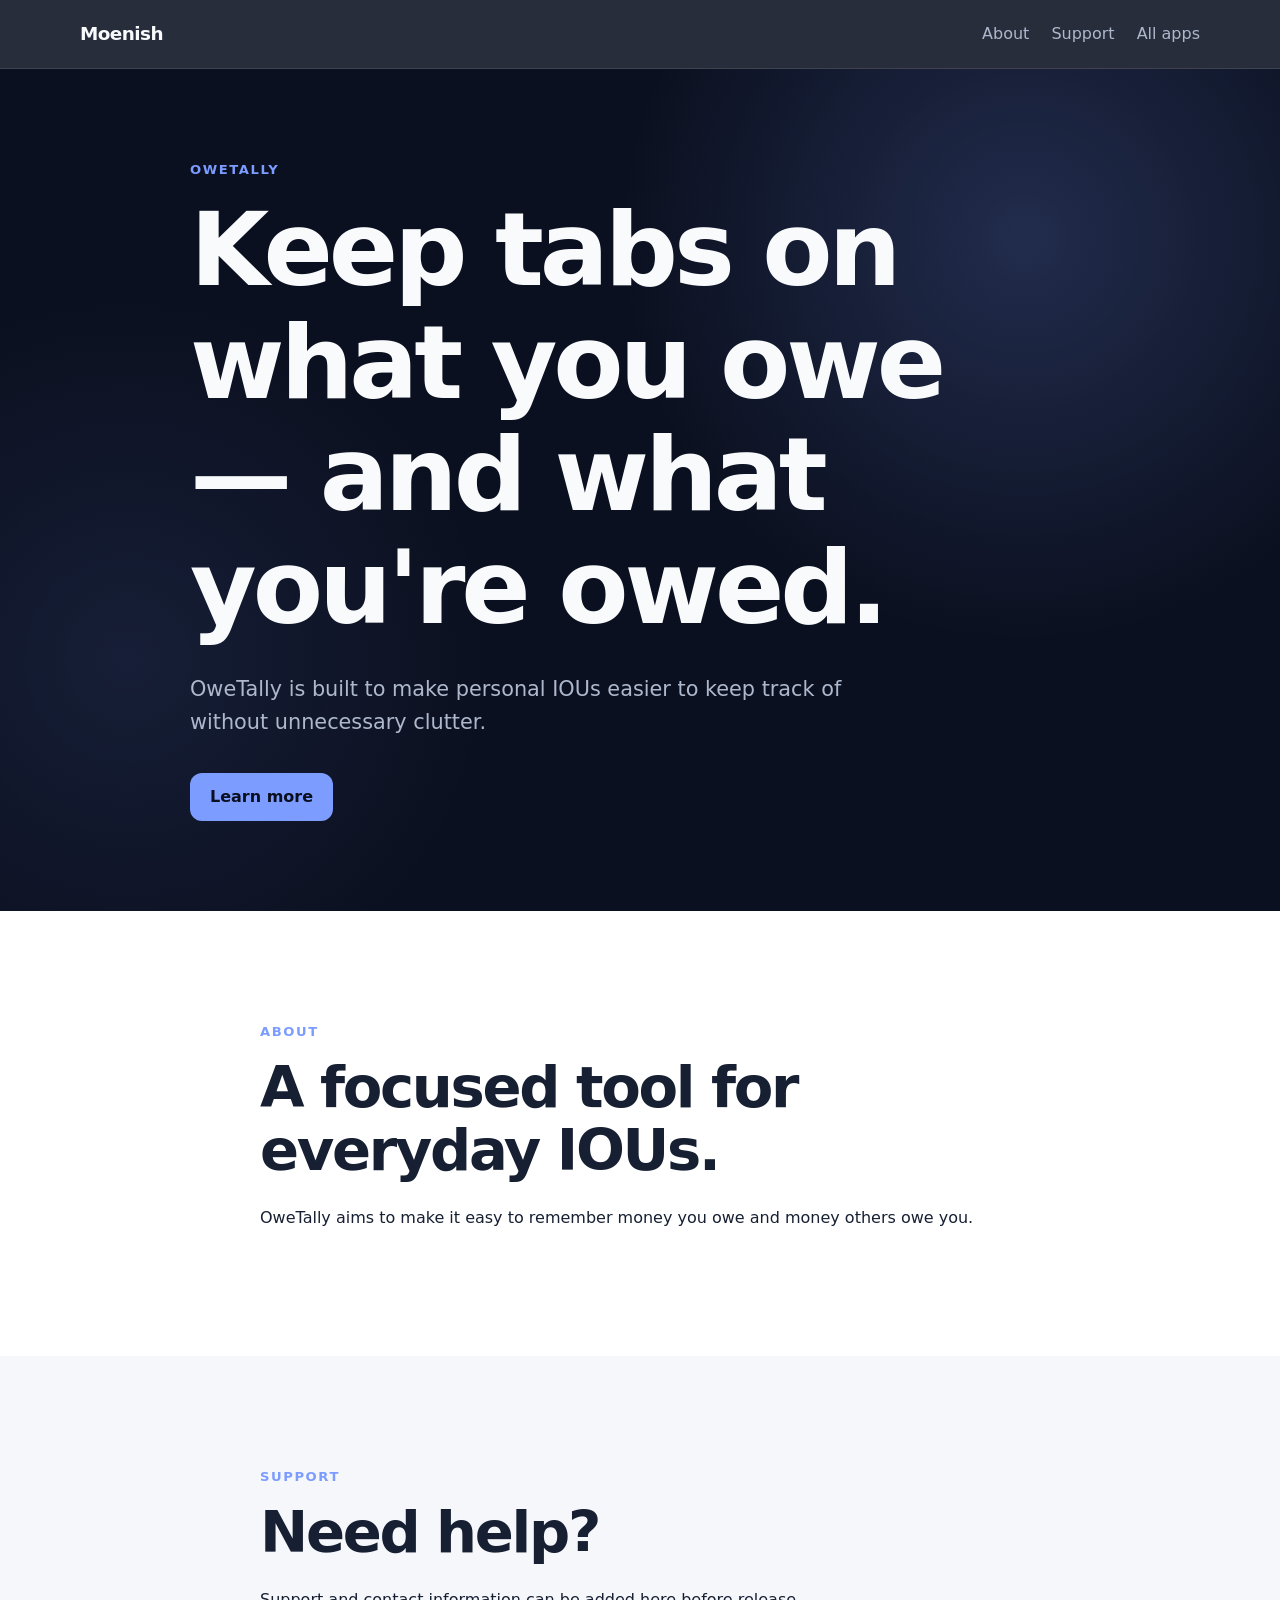
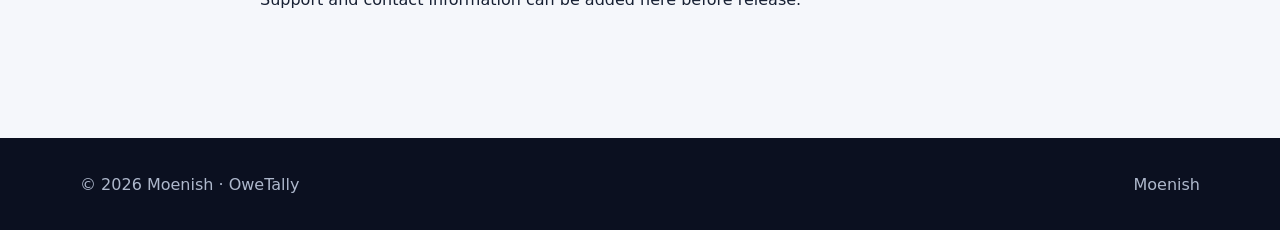
==== OweTally/index.html @ dfd021b8 "First commit" ====
<!doctype html>
<html lang="en">
<head>
  <meta charset="utf-8" />
  <meta name="viewport" content="width=device-width, initial-scale=1" />
  <meta name="theme-color" content="#111827" />
  <meta name="description" content="OweTally — a simple way to keep track of what you owe and what you're owed." />
  <title>OweTally · Moenish</title>
  <link rel="stylesheet" href="styles.css" />
</head>
<body>
  <header class="site-header">
    <div class="container nav">
      <a class="brand" href="/">Moenish</a>
      <nav aria-label="Primary navigation">
        <a href="#about">About</a>
        <a href="#support">Support</a>
        <a href="/">All apps</a>
      </nav>
    </div>
  </header>

  <main>
    <section class="hero">
      <div class="container hero-inner">
        <p class="eyebrow">OweTally</p>
        <h1>Keep tabs on what you owe — and what you're owed.</h1>
        <p class="lead">
          OweTally is built to make personal IOUs easier to keep track of without unnecessary clutter.
        </p>
        <div class="actions">
          <a class="button primary" href="#about">Learn more</a>
        </div>
      </div>
    </section>

    <section id="about" class="section">
      <div class="container narrow">
        <p class="eyebrow">About</p>
        <h2>A focused tool for everyday IOUs.</h2>
        <p>
          OweTally aims to make it easy to remember money you owe and money others owe you.
        </p>
      </div>
    </section>

    <section id="support" class="section alt">
      <div class="container narrow">
        <p class="eyebrow">Support</p>
        <h2>Need help?</h2>
        <p>Support and contact information can be added here before release.</p>
      </div>
    </section>
  </main>

  <footer>
    <div class="container footer-inner">
      <span>© <span id="year"></span> Moenish · OweTally</span>
      <a href="/">Moenish</a>
    </div>
  </footer>

  <script>
    document.getElementById("year").textContent = new Date().getFullYear();
  </script>
</body>
</html>
---- OweTally/styles.css ----
* {
  box-sizing: border-box;
}

:root {
  --bg: #0b1020;
  --surface: #f5f7fb;
  --text: #f8fafc;
  --muted: #aeb8cc;
  --ink: #172033;
  --ink-muted: #5c667b;
  --accent: #7c9cff;
  --border: rgba(255,255,255,.1);
  --max: 1120px;
}

html {
  scroll-behavior: smooth;
}

body {
  margin: 0;
  font-family: Inter, ui-sans-serif, system-ui, -apple-system, BlinkMacSystemFont, "Segoe UI", sans-serif;
  background: #fff;
  color: var(--ink);
  line-height: 1.6;
}

a {
  color: inherit;
}

.container {
  width: min(calc(100% - 40px), var(--max));
  margin: 0 auto;
}

.site-header {
  position: sticky;
  top: 0;
  z-index: 20;
  background: rgba(11,16,32,.88);
  border-bottom: 1px solid var(--border);
  backdrop-filter: blur(16px);
}

.nav,
.footer-inner {
  display: flex;
  justify-content: space-between;
  align-items: center;
  gap: 24px;
}

.nav {
  min-height: 68px;
  color: var(--text);
}

.brand {
  font-size: 1.15rem;
  font-weight: 800;
  text-decoration: none;
  letter-spacing: -.03em;
}

nav {
  display: flex;
  gap: 22px;
}

nav a,
footer a {
  color: var(--muted);
  text-decoration: none;
}

nav a:hover,
footer a:hover {
  color: #fff;
}

.hero {
  background:
    radial-gradient(circle at 80% 20%, rgba(124,156,255,.20), transparent 33%),
    radial-gradient(circle at 10% 70%, rgba(124,156,255,.10), transparent 28%),
    var(--bg);
  color: var(--text);
}

.hero-inner {
  min-height: 620px;
  display: flex;
  flex-direction: column;
  justify-content: center;
  max-width: 900px;
  padding: 90px 0;
}

.eyebrow {
  margin: 0 0 14px;
  color: var(--accent);
  font-size: .82rem;
  font-weight: 800;
  letter-spacing: .12em;
  text-transform: uppercase;
}

h1,
h2,
h3 {
  line-height: 1.1;
  letter-spacing: -.04em;
}

h1 {
  margin: 0;
  max-width: 850px;
  font-size: clamp(3rem, 8vw, 6.8rem);
}

h2 {
  margin: 0 0 22px;
  font-size: clamp(2rem, 5vw, 3.6rem);
}

h3 {
  margin: 10px 0 12px;
  font-size: clamp(1.5rem, 3vw, 2rem);
}

.lead {
  max-width: 680px;
  margin: 28px 0 0;
  color: var(--muted);
  font-size: clamp(1.05rem, 2vw, 1.3rem);
}

.button {
  display: inline-flex;
  align-items: center;
  justify-content: center;
  width: fit-content;
  min-height: 48px;
  margin-top: 34px;
  padding: 0 20px;
  border-radius: 12px;
  text-decoration: none;
  font-weight: 750;
}

.primary {
  background: var(--accent);
  color: #0b1020;
}

.primary:hover {
  background: #96adff;
}

.section {
  padding: 110px 0;
}

.cards {
  display: grid;
  grid-template-columns: repeat(3, minmax(0, 1fr));
  gap: 18px;
}

.card {
  display: flex;
  min-height: 280px;
  flex-direction: column;
  justify-content: space-between;
  padding: 30px;
  background: var(--surface);
  border: 1px solid #e7eaf1;
  border-radius: 20px;
  text-decoration: none;
  transition: transform .2s ease, box-shadow .2s ease;
}

.card:hover {
  transform: translateY(-4px);
  box-shadow: 0 16px 40px rgba(23,32,51,.10);
}

.card-kicker {
  color: #5f7ff0;
  font-size: .86rem;
  font-weight: 850;
  text-transform: uppercase;
  letter-spacing: .08em;
}

.card p {
  color: var(--ink-muted);
}

.arrow {
  margin-top: 28px;
  font-weight: 800;
}

footer {
  background: var(--bg);
  color: var(--muted);
}

.footer-inner {
  min-height: 92px;
}

@media (max-width: 760px) {
  .hero-inner {
    min-height: 540px;
  }

  .section {
    padding: 80px 0;
  }

  .cards {
    grid-template-columns: 1fr;
  }

  .footer-inner {
    flex-direction: column;
    align-items: flex-start;
    justify-content: center;
    gap: 6px;
  }
}

.narrow {
  max-width: 760px;
}

.alt {
  background: var(--surface);
}

.actions {
  display: flex;
  flex-wrap: wrap;
  gap: 12px;
}
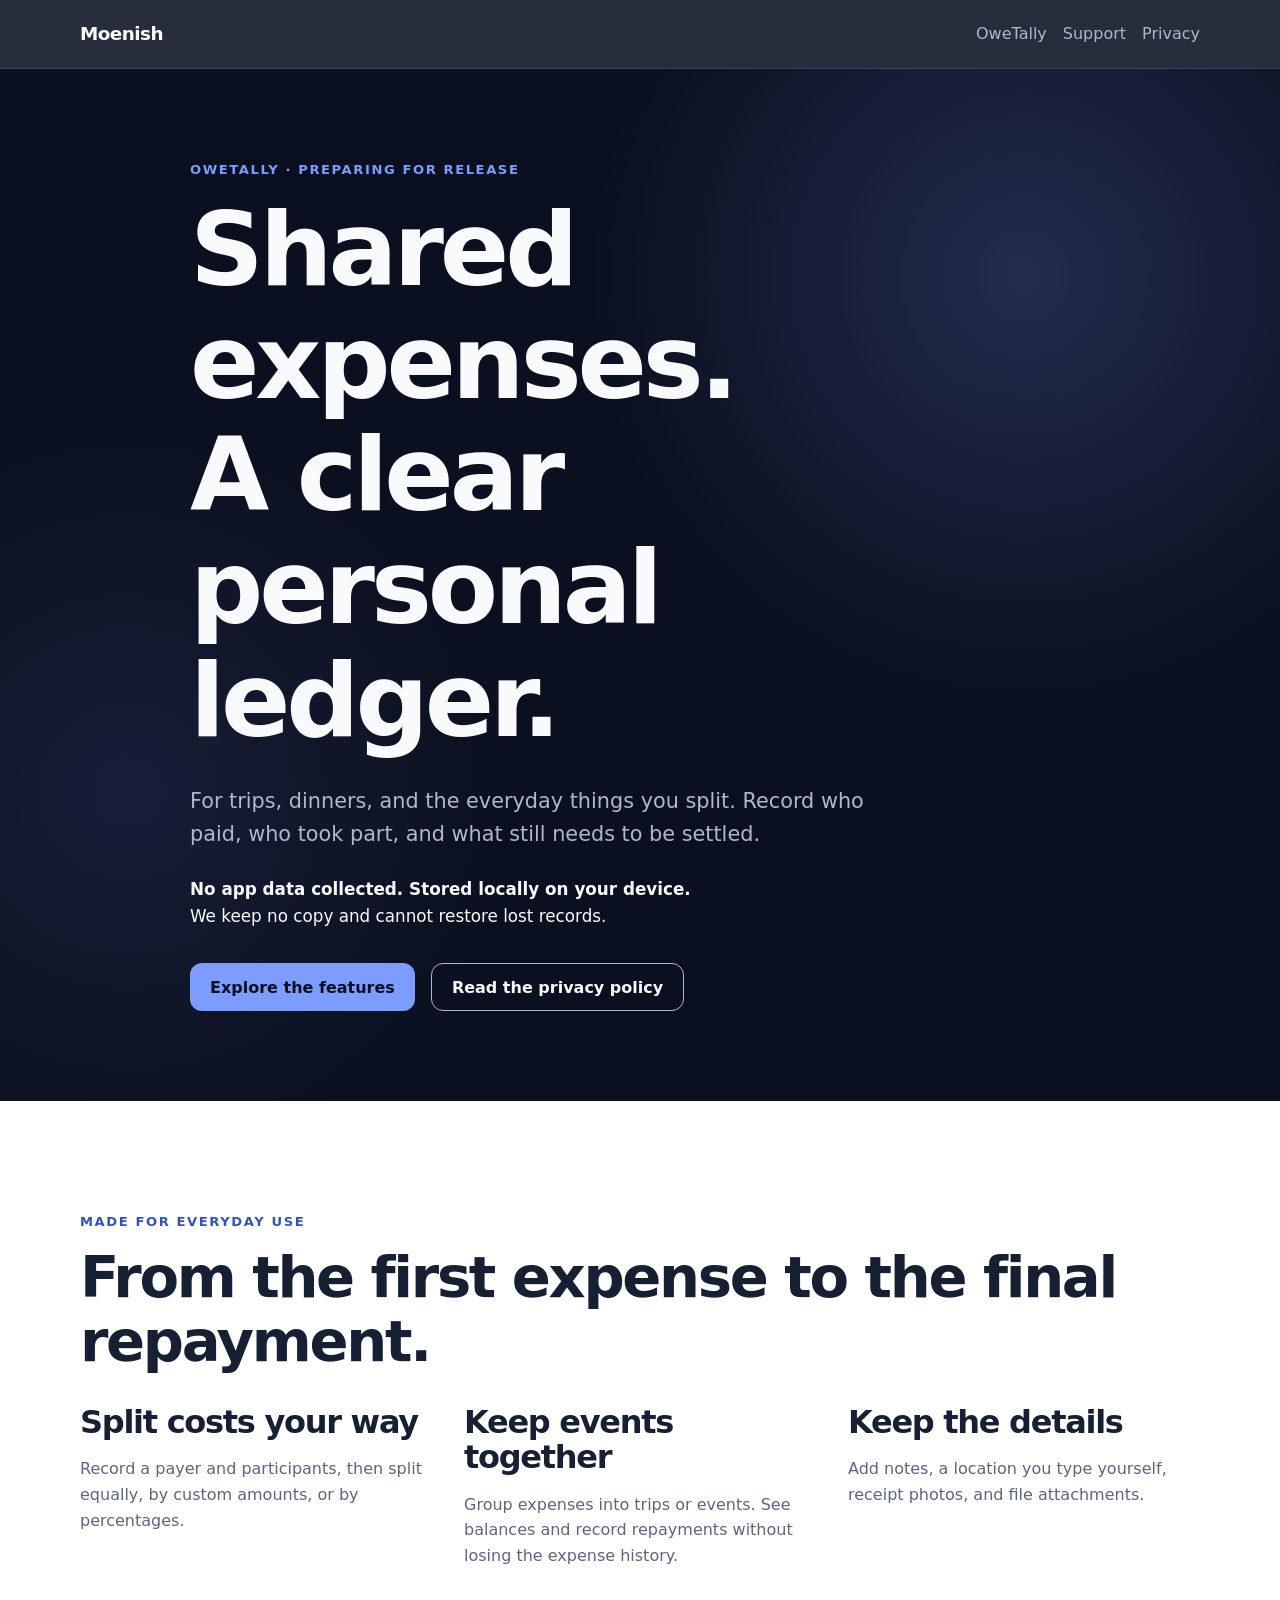
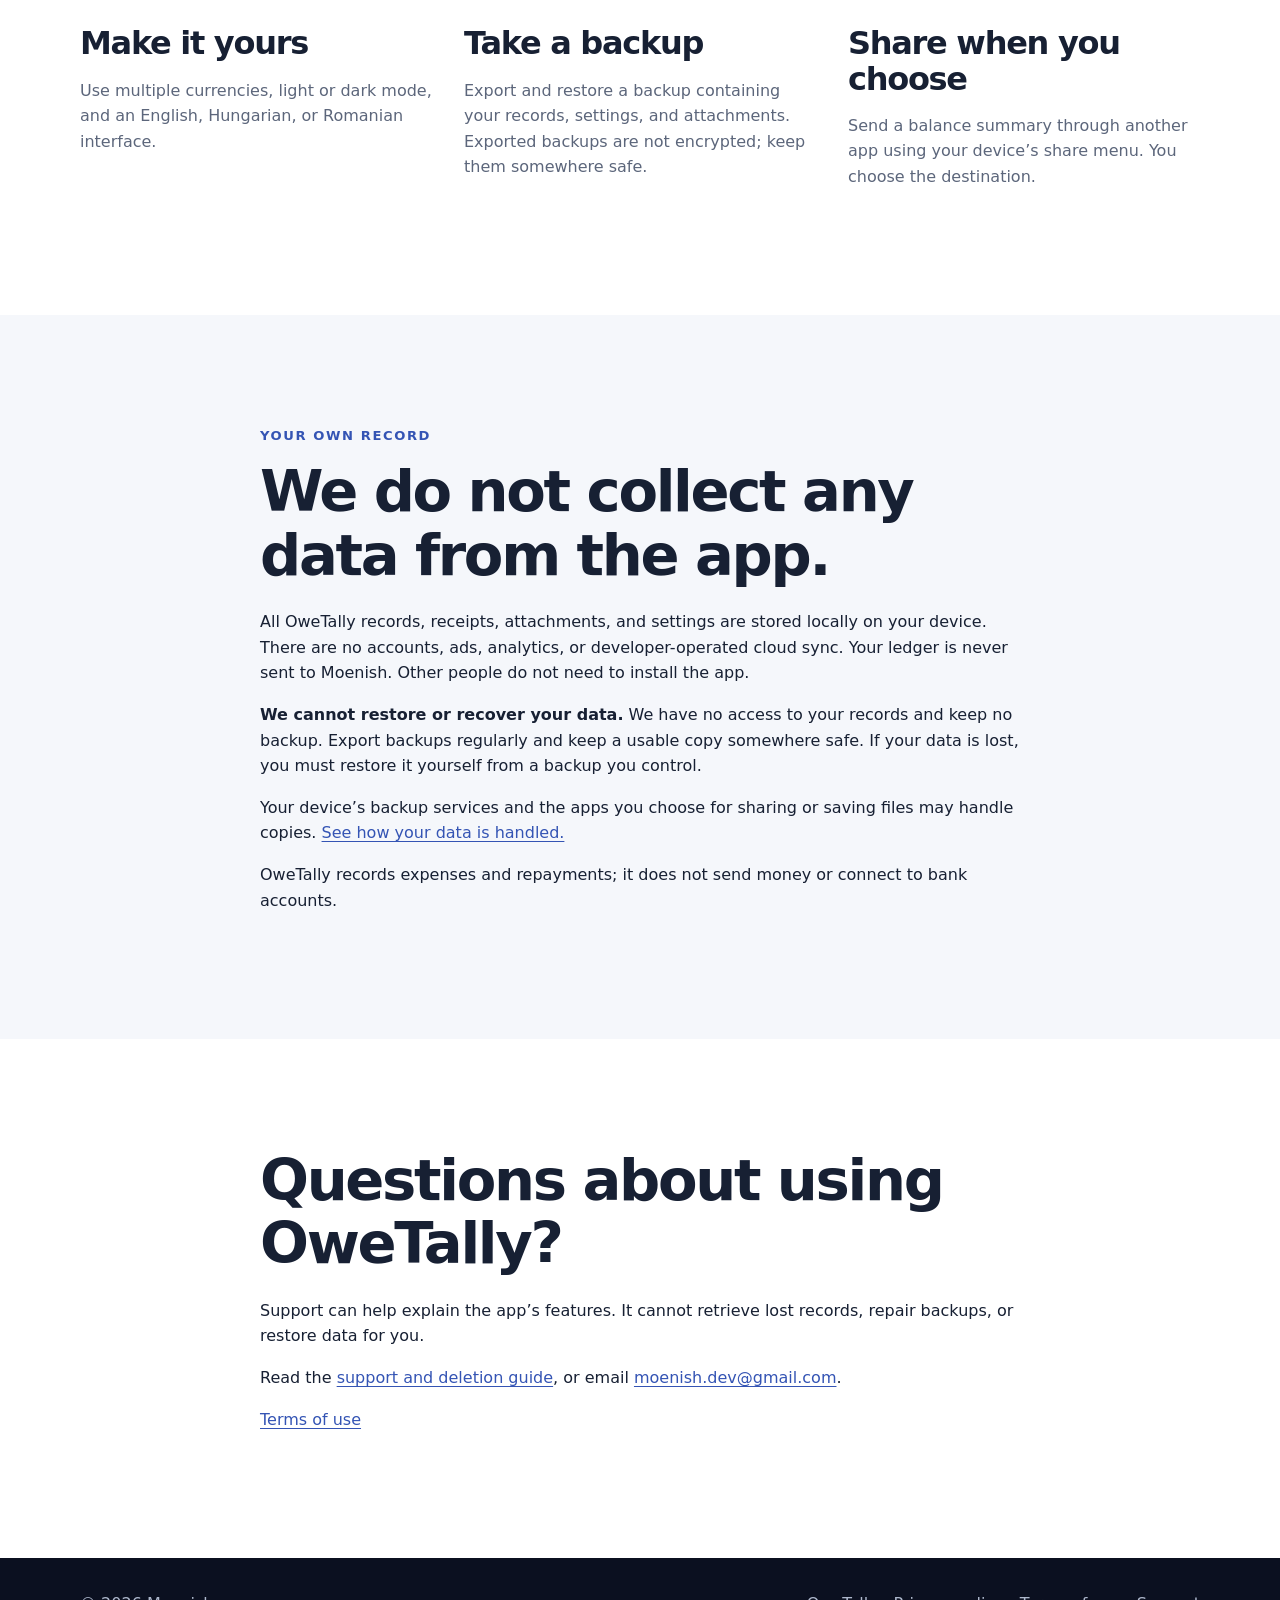
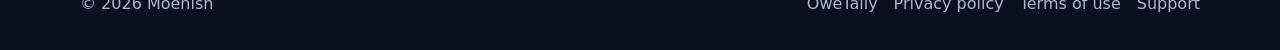
==== commit dfa25d43: "Update website" ====
--- a/OweTally/index.html
+++ b/OweTally/index.html
@@ -1,67 +1,31 @@
 <!doctype html>
 <html lang="en">
 <head>
-  <meta charset="utf-8" />
-  <meta name="viewport" content="width=device-width, initial-scale=1" />
-  <meta name="theme-color" content="#111827" />
-  <meta name="description" content="OweTally — a simple way to keep track of what you owe and what you're owed." />
+  <meta charset="utf-8">
+  <meta name="viewport" content="width=device-width, initial-scale=1">
+  <meta name="theme-color" content="#0b1020">
+  <meta name="description" content="Track shared expenses, split costs, and record repayments with OweTally. No app data collected. Everything is stored locally; Moenish cannot restore lost records.">
   <title>OweTally · Moenish</title>
-  <link rel="stylesheet" href="styles.css" />
+  <link rel="stylesheet" href="/styles.css">
 </head>
 <body>
-  <header class="site-header">
-    <div class="container nav">
-      <a class="brand" href="/">Moenish</a>
-      <nav aria-label="Primary navigation">
-        <a href="#about">About</a>
-        <a href="#support">Support</a>
-        <a href="/">All apps</a>
-      </nav>
-    </div>
-  </header>
+<a class="skip-link" href="#main">Skip to content</a>
+<header class="site-header"><div class="container nav"><a class="brand" href="/">Moenish</a><nav aria-label="Primary navigation"><a href="/OweTally/">OweTally</a><a href="/OweTally/support/">Support</a><a href="/OweTally/privacy/">Privacy</a></nav></div></header>
+<main id="main">
 
-  <main>
-    <section class="hero">
-      <div class="container hero-inner">
-        <p class="eyebrow">OweTally</p>
-        <h1>Keep tabs on what you owe — and what you're owed.</h1>
-        <p class="lead">
-          OweTally is built to make personal IOUs easier to keep track of without unnecessary clutter.
-        </p>
-        <div class="actions">
-          <a class="button primary" href="#about">Learn more</a>
-        </div>
-      </div>
-    </section>
+<section class="hero"><div class="container hero-inner"><p class="eyebrow">OweTally · Preparing for release</p><h1>Shared expenses.<br>A clear personal ledger.</h1><p class="lead">For trips, dinners, and the everyday things you split. Record who paid, who took part, and what still needs to be settled.</p><p class="privacy-promise"><strong>No app data collected. Stored locally on your device.</strong><br>We keep no copy and cannot restore lost records.</p><div class="actions"><a class="button primary" href="#features">Explore the features</a><a class="button secondary" href="/OweTally/privacy/">Read the privacy policy</a></div></div></section>
+<section id="features" class="section"><div class="container"><p class="eyebrow">Made for everyday use</p><h2>From the first expense to the final repayment.</h2><div class="features">
+<article><h3>Split costs your way</h3><p>Record a payer and participants, then split equally, by custom amounts, or by percentages.</p></article>
+<article><h3>Keep events together</h3><p>Group expenses into trips or events. See balances and record repayments without losing the expense history.</p></article>
+<article><h3>Keep the details</h3><p>Add notes, a location you type yourself, receipt photos, and file attachments.</p></article>
+<article><h3>Make it yours</h3><p>Use multiple currencies, light or dark mode, and an English, Hungarian, or Romanian interface.</p></article>
+<article><h3>Take a backup</h3><p>Export and restore a backup containing your records, settings, and attachments. Exported backups are not encrypted; keep them somewhere safe.</p></article>
+<article><h3>Share when you choose</h3><p>Send a balance summary through another app using your device’s share menu. You choose the destination.</p></article>
+</div></div></section>
+<section class="section alt"><div class="container narrow"><p class="eyebrow">Your own record</p><h2>We do not collect any data from the app.</h2><p>All OweTally records, receipts, attachments, and settings are stored locally on your device. There are no accounts, ads, analytics, or developer-operated cloud sync. Your ledger is never sent to Moenish. Other people do not need to install the app.</p><p><strong>We cannot restore or recover your data.</strong> We have no access to your records and keep no backup. Export backups regularly and keep a usable copy somewhere safe. If your data is lost, you must restore it yourself from a backup you control.</p><p>Your device’s backup services and the apps you choose for sharing or saving files may handle copies. <a href="/OweTally/privacy/">See how your data is handled.</a></p><p>OweTally records expenses and repayments; it does not send money or connect to bank accounts.</p></div></section>
+<section id="support" class="section"><div class="container narrow"><h2>Questions about using OweTally?</h2><p>Support can help explain the app’s features. It cannot retrieve lost records, repair backups, or restore data for you.</p><p>Read the <a href="/OweTally/support/">support and deletion guide</a>, or email <a href="mailto:moenish.dev@gmail.com">moenish.dev@gmail.com</a>.</p><p><a href="/OweTally/terms/">Terms of use</a></p></div></section>
 
-    <section id="about" class="section">
-      <div class="container narrow">
-        <p class="eyebrow">About</p>
-        <h2>A focused tool for everyday IOUs.</h2>
-        <p>
-          OweTally aims to make it easy to remember money you owe and money others owe you.
-        </p>
-      </div>
-    </section>
-
-    <section id="support" class="section alt">
-      <div class="container narrow">
-        <p class="eyebrow">Support</p>
-        <h2>Need help?</h2>
-        <p>Support and contact information can be added here before release.</p>
-      </div>
-    </section>
-  </main>
-
-  <footer>
-    <div class="container footer-inner">
-      <span>© <span id="year"></span> Moenish · OweTally</span>
-      <a href="/">Moenish</a>
-    </div>
-  </footer>
-
-  <script>
-    document.getElementById("year").textContent = new Date().getFullYear();
-  </script>
+</main>
+<footer><div class="container footer-inner"><span>© 2026 Moenish</span><nav aria-label="Footer navigation"><a href="/OweTally/">OweTally</a><a href="/OweTally/privacy/">Privacy policy</a><a href="/OweTally/terms/">Terms of use</a><a href="/OweTally/support/">Support</a></nav></div></footer>
 </body>
 </html>
--- a/styles.css
+++ b/styles.css
@@ -0,0 +1,275 @@
+* {
+  box-sizing: border-box;
+}
+
+:root {
+  --bg: #0b1020;
+  --surface: #f5f7fb;
+  --text: #f8fafc;
+  --muted: #aeb8cc;
+  --ink: #172033;
+  --ink-muted: #5c667b;
+  --accent: #7c9cff;
+  --border: rgba(255,255,255,.1);
+  --max: 1120px;
+}
+
+html {
+  scroll-behavior: smooth;
+}
+
+body {
+  margin: 0;
+  font-family: Inter, ui-sans-serif, system-ui, -apple-system, BlinkMacSystemFont, "Segoe UI", sans-serif;
+  background: #fff;
+  color: var(--ink);
+  line-height: 1.6;
+}
+
+a {
+  color: inherit;
+}
+
+.container {
+  width: min(calc(100% - 40px), var(--max));
+  margin: 0 auto;
+}
+
+.site-header {
+  position: sticky;
+  top: 0;
+  z-index: 20;
+  background: rgba(11,16,32,.88);
+  border-bottom: 1px solid var(--border);
+  backdrop-filter: blur(16px);
+}
+
+.nav,
+.footer-inner {
+  display: flex;
+  justify-content: space-between;
+  align-items: center;
+  gap: 24px;
+}
+
+.nav {
+  min-height: 68px;
+  color: var(--text);
+}
+
+.brand {
+  font-size: 1.15rem;
+  font-weight: 800;
+  text-decoration: none;
+  letter-spacing: -.03em;
+}
+
+nav {
+  display: flex;
+  gap: 22px;
+}
+
+nav a,
+footer a {
+  color: var(--muted);
+  text-decoration: none;
+}
+
+nav a:hover,
+footer a:hover {
+  color: #fff;
+}
+
+.hero {
+  background:
+    radial-gradient(circle at 80% 20%, rgba(124,156,255,.20), transparent 33%),
+    radial-gradient(circle at 10% 70%, rgba(124,156,255,.10), transparent 28%),
+    var(--bg);
+  color: var(--text);
+}
+
+.hero-inner {
+  min-height: 620px;
+  display: flex;
+  flex-direction: column;
+  justify-content: center;
+  max-width: 900px;
+  padding: 90px 0;
+}
+
+.eyebrow {
+  margin: 0 0 14px;
+  color: var(--accent);
+  font-size: .82rem;
+  font-weight: 800;
+  letter-spacing: .12em;
+  text-transform: uppercase;
+}
+
+h1,
+h2,
+h3 {
+  line-height: 1.1;
+  letter-spacing: -.04em;
+}
+
+h1 {
+  margin: 0;
+  max-width: 850px;
+  font-size: clamp(3rem, 8vw, 6.8rem);
+}
+
+h2 {
+  margin: 0 0 22px;
+  font-size: clamp(2rem, 5vw, 3.6rem);
+}
+
+h3 {
+  margin: 10px 0 12px;
+  font-size: clamp(1.5rem, 3vw, 2rem);
+}
+
+.lead {
+  max-width: 680px;
+  margin: 28px 0 0;
+  color: var(--muted);
+  font-size: clamp(1.05rem, 2vw, 1.3rem);
+}
+
+.button {
+  display: inline-flex;
+  align-items: center;
+  justify-content: center;
+  width: fit-content;
+  min-height: 48px;
+  margin-top: 34px;
+  padding: 0 20px;
+  border-radius: 12px;
+  text-decoration: none;
+  font-weight: 750;
+}
+
+.primary {
+  background: var(--accent);
+  color: #0b1020;
+}
+
+.primary:hover {
+  background: #96adff;
+}
+
+.section {
+  padding: 110px 0;
+}
+
+.cards {
+  display: grid;
+  grid-template-columns: repeat(3, minmax(0, 1fr));
+  gap: 18px;
+}
+
+.card {
+  display: flex;
+  min-height: 280px;
+  flex-direction: column;
+  justify-content: space-between;
+  padding: 30px;
+  background: var(--surface);
+  border: 1px solid #e7eaf1;
+  border-radius: 20px;
+  text-decoration: none;
+  transition: transform .2s ease, box-shadow .2s ease;
+}
+
+.card:hover {
+  transform: translateY(-4px);
+  box-shadow: 0 16px 40px rgba(23,32,51,.10);
+}
+
+.card-kicker {
+  color: #5f7ff0;
+  font-size: .86rem;
+  font-weight: 850;
+  text-transform: uppercase;
+  letter-spacing: .08em;
+}
+
+.card p {
+  color: var(--ink-muted);
+}
+
+.arrow {
+  margin-top: 28px;
+  font-weight: 800;
+}
+
+footer {
+  background: var(--bg);
+  color: var(--muted);
+}
+
+.footer-inner {
+  min-height: 92px;
+}
+
+@media (max-width: 760px) {
+  .hero-inner {
+    min-height: 540px;
+  }
+
+  .section {
+    padding: 80px 0;
+  }
+
+  .cards {
+    grid-template-columns: 1fr;
+  }
+
+  .footer-inner {
+    flex-direction: column;
+    align-items: flex-start;
+    justify-content: center;
+    gap: 6px;
+  }
+}
+
+/* Shared app, support, and policy layouts. */
+.narrow { max-width: 760px; }
+.alt { background: var(--surface); }
+.actions, nav { display: flex; flex-wrap: wrap; gap: 16px; }
+.secondary { border: 1px solid var(--muted); color: var(--text); }
+.features { display: grid; grid-template-columns: repeat(3, minmax(0, 1fr)); gap: 32px; }
+.features p { color: var(--ink-muted); }
+.cards { grid-template-columns: minmax(0, 760px); }
+.document { max-width: 800px; padding-top: 64px; padding-bottom: 80px; overflow-wrap: anywhere; }
+.document h1 { font-size: clamp(2.5rem, 7vw, 4rem); }
+.document h2 { font-size: 1.65rem; margin: 40px 0 12px; line-height: 1.3; }
+.document li { margin-bottom: 12px; }
+.document a, .section p a { color: #3454b4; text-underline-offset: .18em; }
+.updated { color: var(--ink-muted); }
+.section .eyebrow, .document .eyebrow, .card-kicker { color: #3454b4; }
+.footer-inner { padding-top: 24px; padding-bottom: 24px; }
+:focus-visible { outline: 3px solid #b07700; outline-offset: 5px; }
+[id] { scroll-margin-top: 120px; }
+.skip-link { position: fixed; top: -100px; left: 12px; z-index: 30; background: white; color: #172033; padding: 12px; }
+.skip-link:focus { top: 12px; }
+@media (max-width: 760px) {
+  .features { grid-template-columns: 1fr; gap: 20px; }
+  .nav { flex-wrap: wrap; gap: 10px; padding: 14px 0; }
+  nav { gap: 12px; }
+  h1 { font-size: clamp(2.5rem, 10vw, 4rem); overflow-wrap: anywhere; }
+  .hero-inner { min-height: 460px; padding: 64px 0; }
+  .footer-inner { gap: 16px; }
+}
+@media (prefers-reduced-motion: reduce) {
+  html { scroll-behavior: auto; }
+  .card { transition: none; }
+  .card:hover { transform: none; }
+}
+
+/* Prominent, readable local-storage and recovery disclosures. */
+.privacy-promise { max-width: 680px; margin: 24px 0 0; color: var(--text); font-size: 1.05rem; }
+.notice { margin: 28px 0 36px; padding: clamp(20px, 4vw, 28px); background: #eef3ff; border: 1px solid #bdcbed; border-left: 5px solid #3454b4; border-radius: 12px; color: #172033; }
+.document .notice h2 { margin: 0 0 16px; font-size: clamp(1.4rem, 4vw, 1.75rem); }
+.notice p:last-child { margin-bottom: 0; }
+.notice-detail { font-size: .95rem; color: #46536c; }
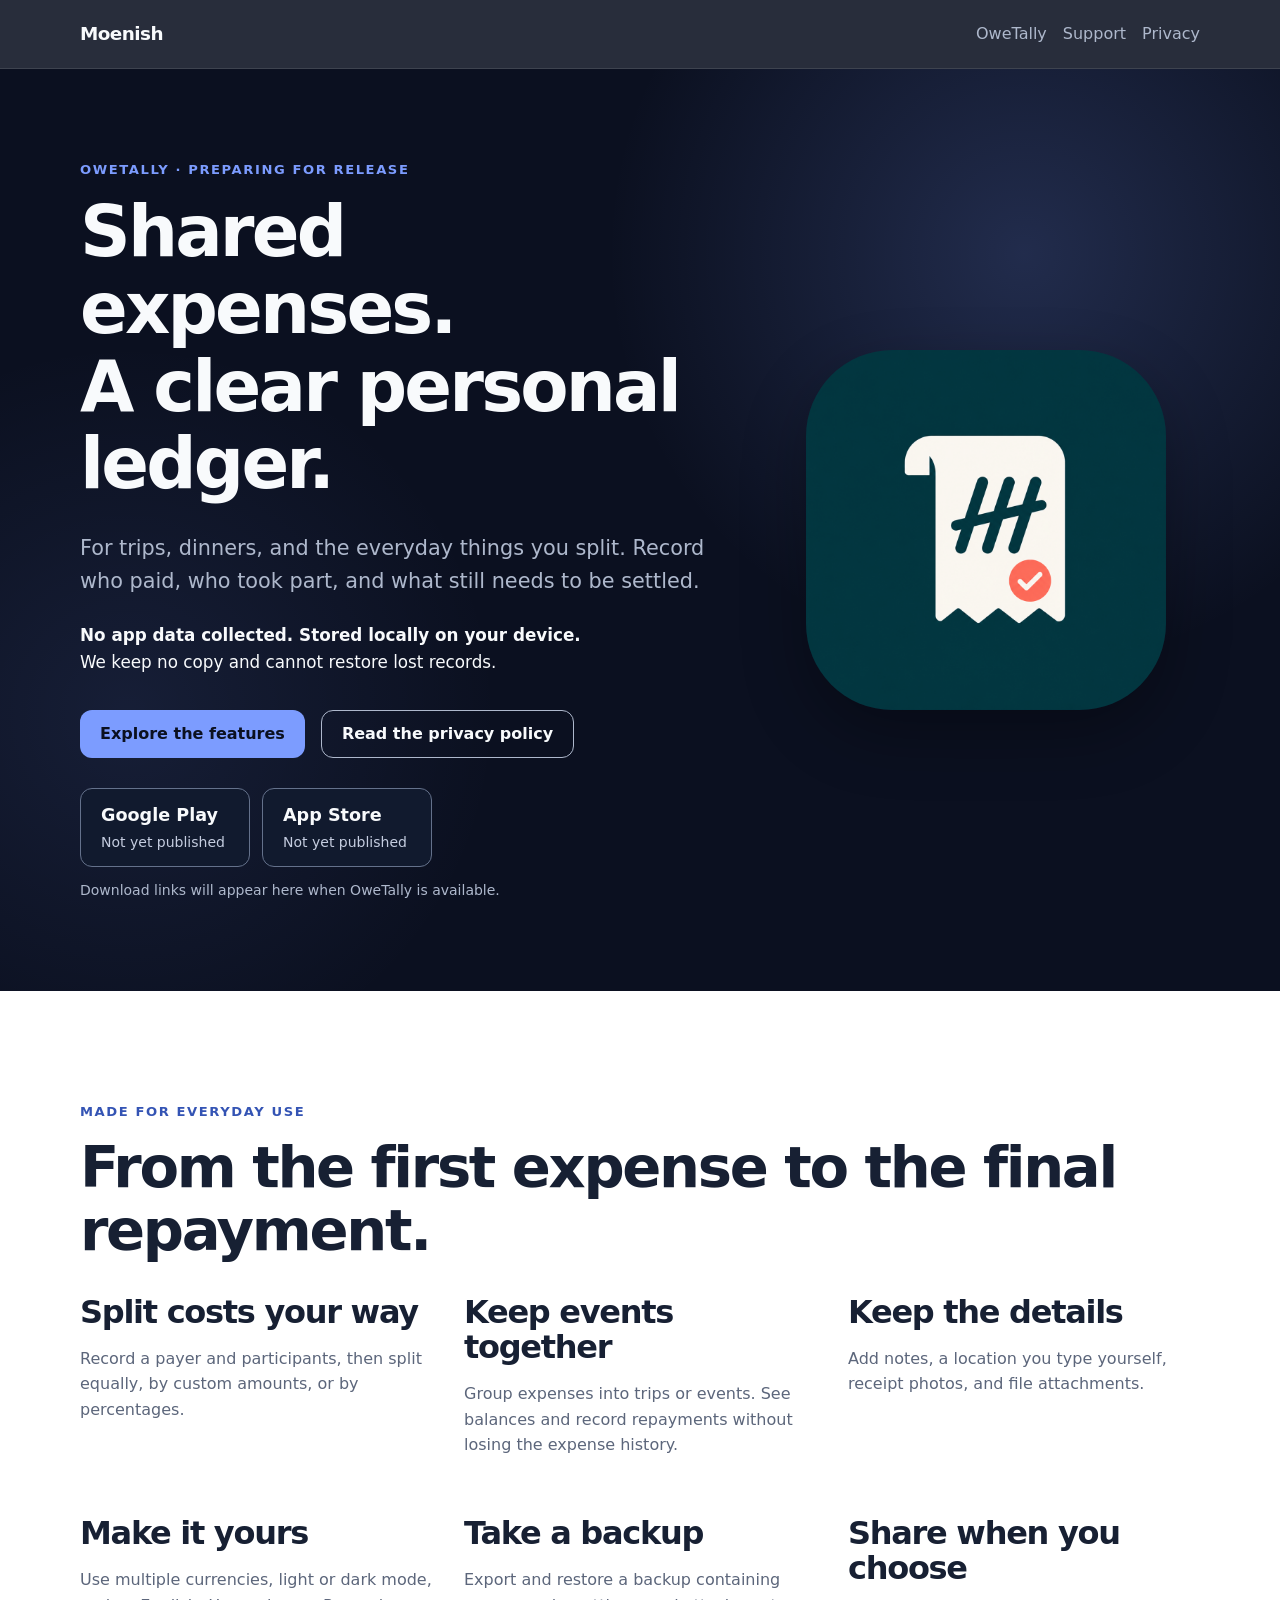
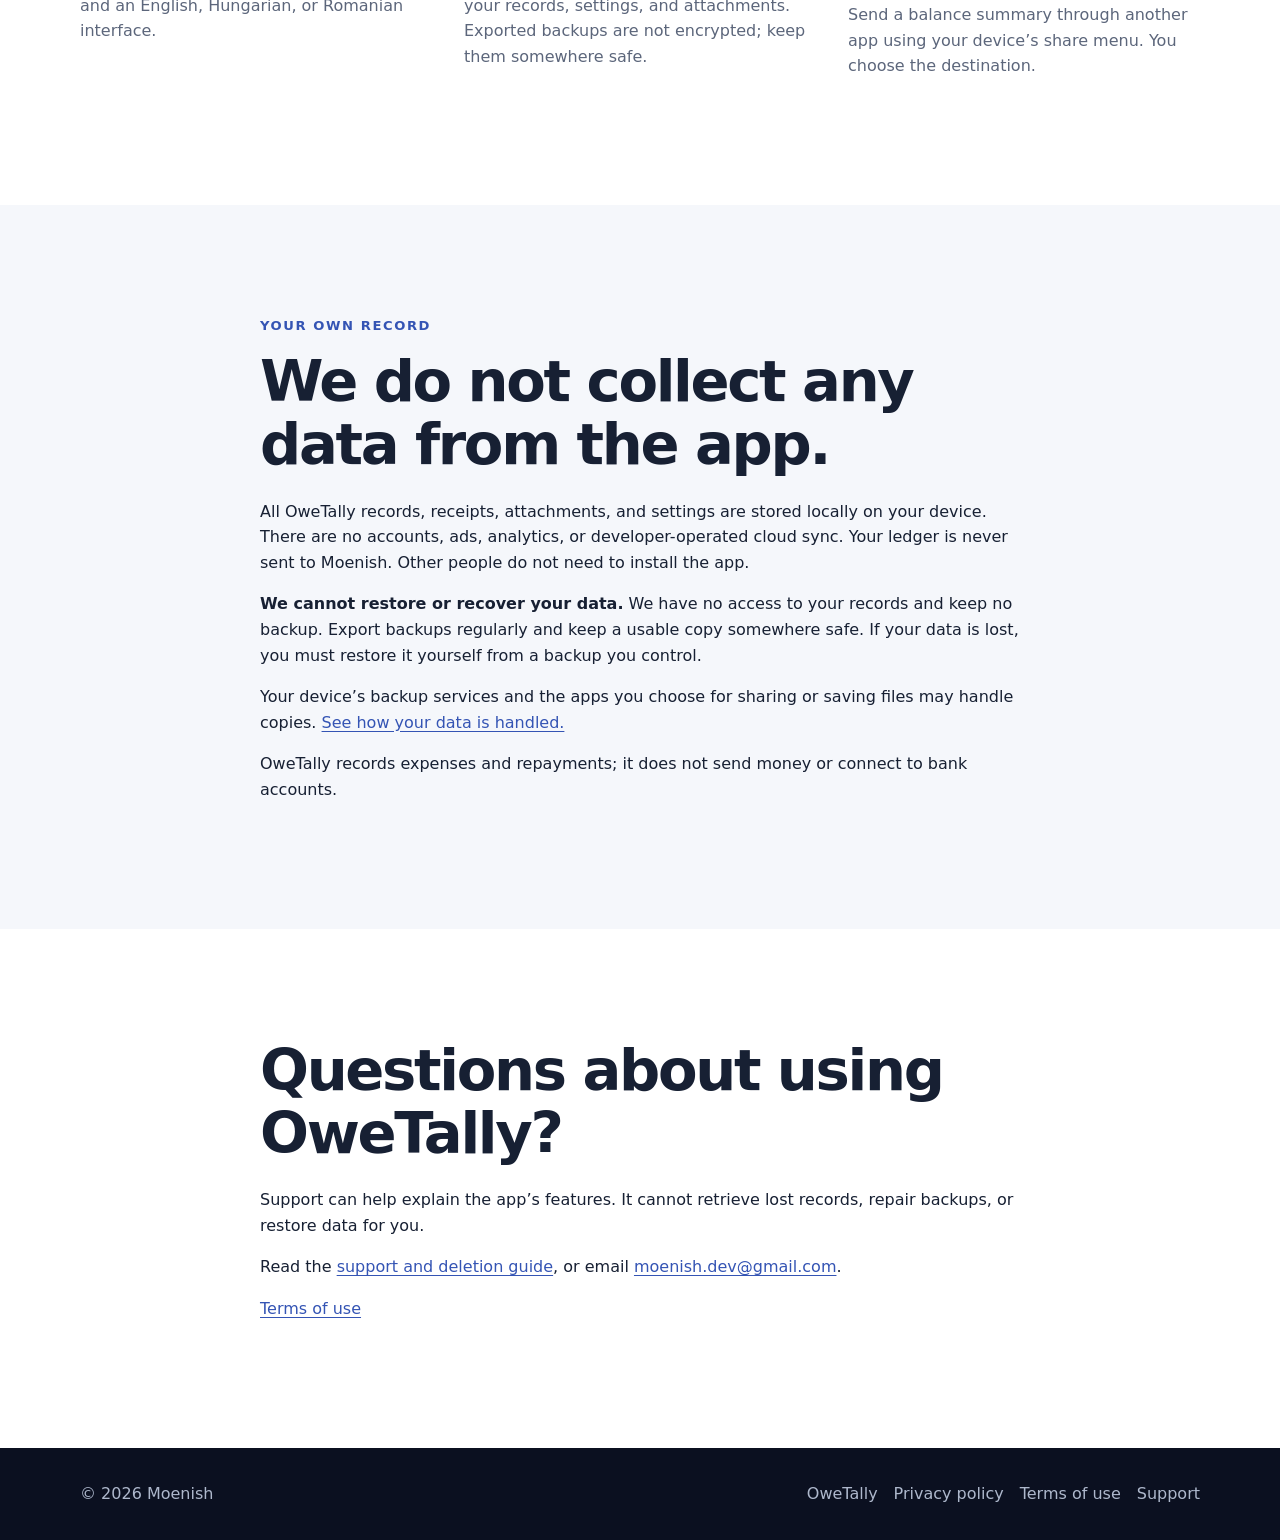
==== commit b16398fc: "Update website" ====
--- a/OweTally/index.html
+++ b/OweTally/index.html
@@ -13,7 +13,7 @@
 <header class="site-header"><div class="container nav"><a class="brand" href="/">Moenish</a><nav aria-label="Primary navigation"><a href="/OweTally/">OweTally</a><a href="/OweTally/support/">Support</a><a href="/OweTally/privacy/">Privacy</a></nav></div></header>
 <main id="main">
 
-<section class="hero"><div class="container hero-inner"><p class="eyebrow">OweTally · Preparing for release</p><h1>Shared expenses.<br>A clear personal ledger.</h1><p class="lead">For trips, dinners, and the everyday things you split. Record who paid, who took part, and what still needs to be settled.</p><p class="privacy-promise"><strong>No app data collected. Stored locally on your device.</strong><br>We keep no copy and cannot restore lost records.</p><div class="actions"><a class="button primary" href="#features">Explore the features</a><a class="button secondary" href="/OweTally/privacy/">Read the privacy policy</a></div></div></section>
+<section class="hero"><div class="container hero-inner app-hero"><div class="app-hero-copy"><p class="eyebrow">OweTally · Preparing for release</p><h1>Shared expenses.<br>A clear personal ledger.</h1><p class="lead">For trips, dinners, and the everyday things you split. Record who paid, who took part, and what still needs to be settled.</p><p class="privacy-promise"><strong>No app data collected. Stored locally on your device.</strong><br>We keep no copy and cannot restore lost records.</p><div class="actions"><a class="button primary" href="#features">Explore the features</a><a class="button secondary" href="/OweTally/privacy/">Read the privacy policy</a></div><div class="store-options" aria-label="Store availability"><div class="store-placeholder"><span class="store-name">Google Play</span><span>Not yet published</span></div><div class="store-placeholder"><span class="store-name">App Store</span><span>Not yet published</span></div></div><p class="store-note">Download links will appear here when OweTally is available.</p></div><div class="app-hero-art"><img src="/OweTally/assets/app-icon.png" alt="OweTally app icon: a receipt with tally marks and a checkmark" width="1024" height="1024" fetchpriority="high"></div></div></section>
 <section id="features" class="section"><div class="container"><p class="eyebrow">Made for everyday use</p><h2>From the first expense to the final repayment.</h2><div class="features">
 <article><h3>Split costs your way</h3><p>Record a payer and participants, then split equally, by custom amounts, or by percentages.</p></article>
 <article><h3>Keep events together</h3><p>Group expenses into trips or events. See balances and record repayments without losing the expense history.</p></article>
--- a/styles.css
+++ b/styles.css
@@ -273,3 +273,19 @@
 .document .notice h2 { margin: 0 0 16px; font-size: clamp(1.4rem, 4vw, 1.75rem); }
 .notice p:last-child { margin-bottom: 0; }
 .notice-detail { font-size: .95rem; color: #46536c; }
+
+/* App artwork and honest pre-release store placeholders. */
+.hero-inner.app-hero { max-width: var(--max); display: grid; grid-template-columns: minmax(0, 1.5fr) minmax(0, 1fr); gap: 48px; align-items: center; }
+.app-hero h1 { font-size: clamp(2.5rem, 5.5vw, 4.75rem); }
+.app-hero-art img { display: block; width: 100%; max-width: 360px; height: auto; margin: auto; border-radius: 24%; box-shadow: 0 24px 64px rgba(0,0,0,.3); }
+.app-card-icon { display: block; border-radius: 20px; margin-bottom: 22px; }
+.store-options { display: flex; flex-wrap: wrap; gap: 12px; margin-top: 30px; }
+.store-placeholder { display: flex; flex-direction: column; gap: 2px; padding: 12px 20px; min-width: 170px; border: 1px solid #64718b; border-radius: 12px; color: #c5cde0; background: #111a2e; }
+.store-name { color: #f8fafc; font-weight: 750; font-size: 1.1rem; }
+.store-placeholder > span:last-child, .store-note { font-size: .875rem; }
+.store-note { color: #aeb8cc; margin: 12px 0 0; }
+@media (max-width: 760px) {
+  .hero-inner.app-hero { grid-template-columns: 1fr; gap: 32px; }
+  .app-hero-art { grid-row: 1; }
+  .app-hero-art img { width: 144px; margin: 0; }
+}
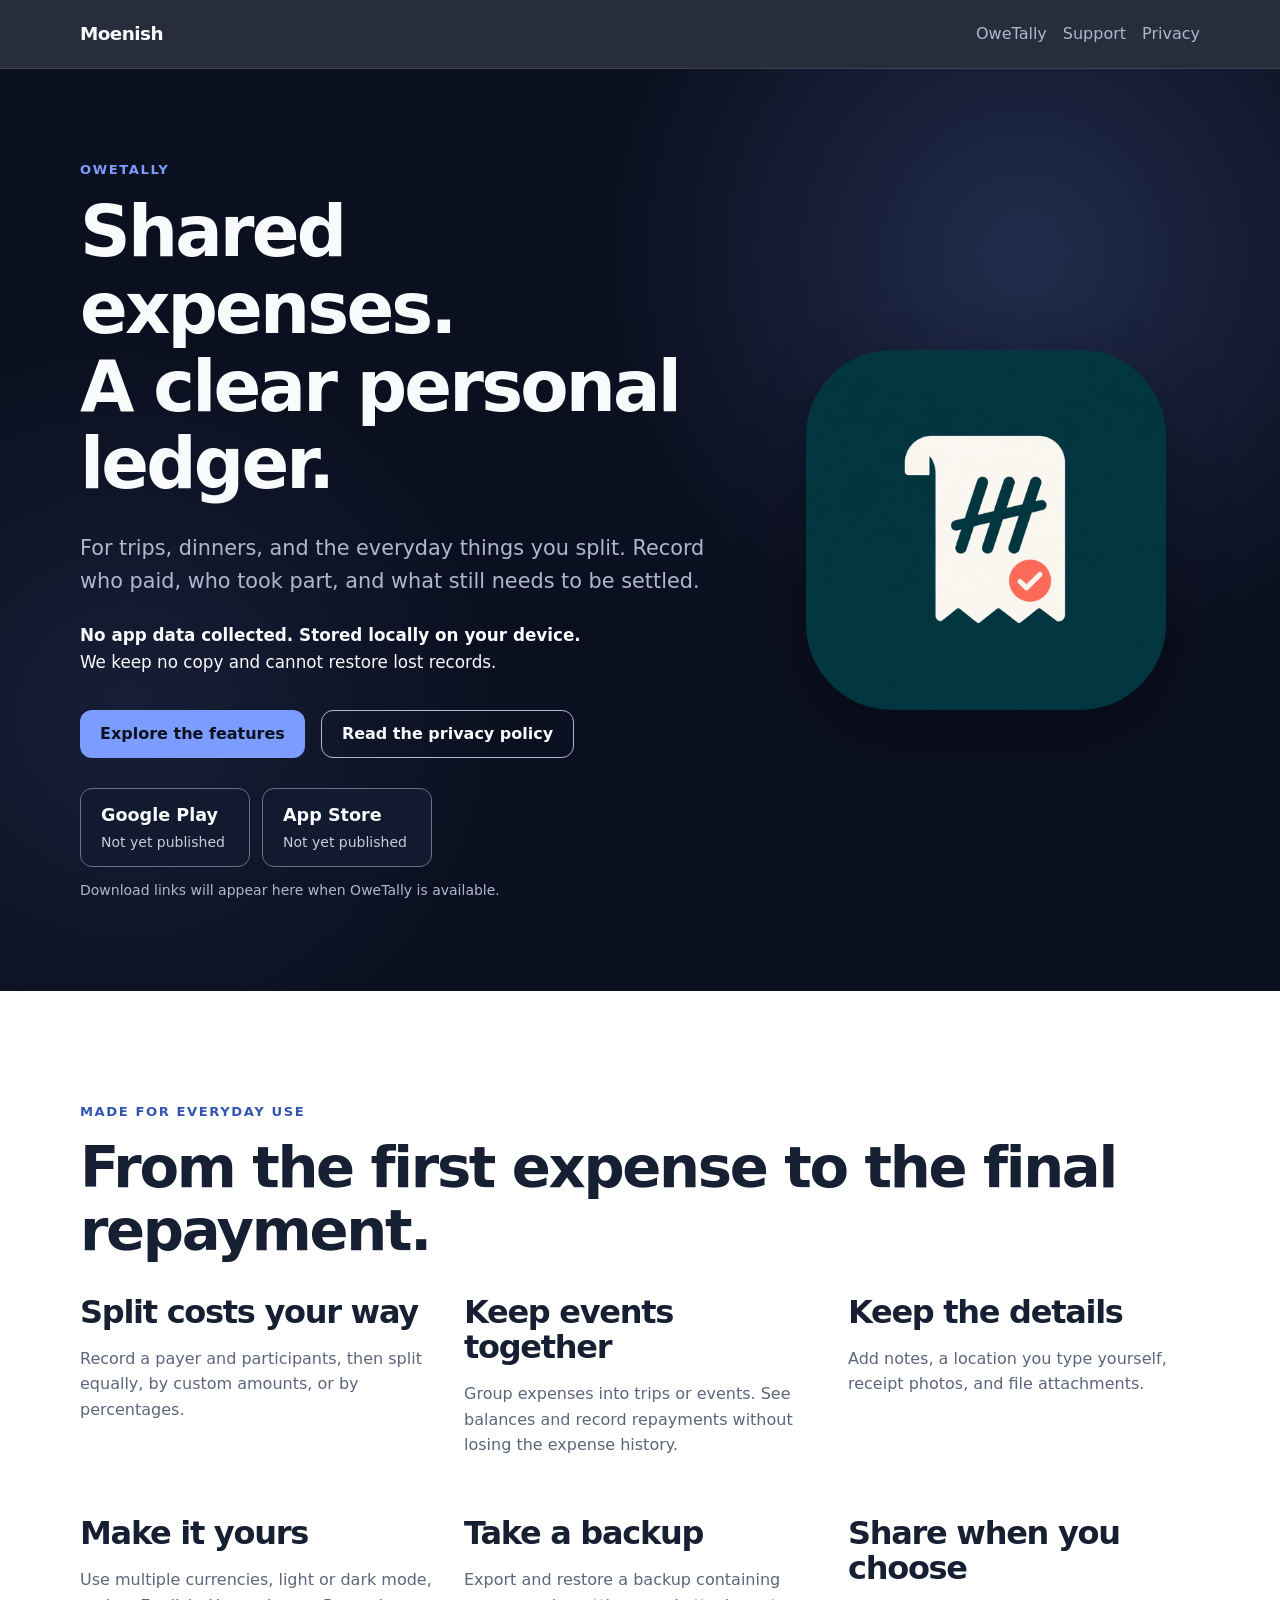
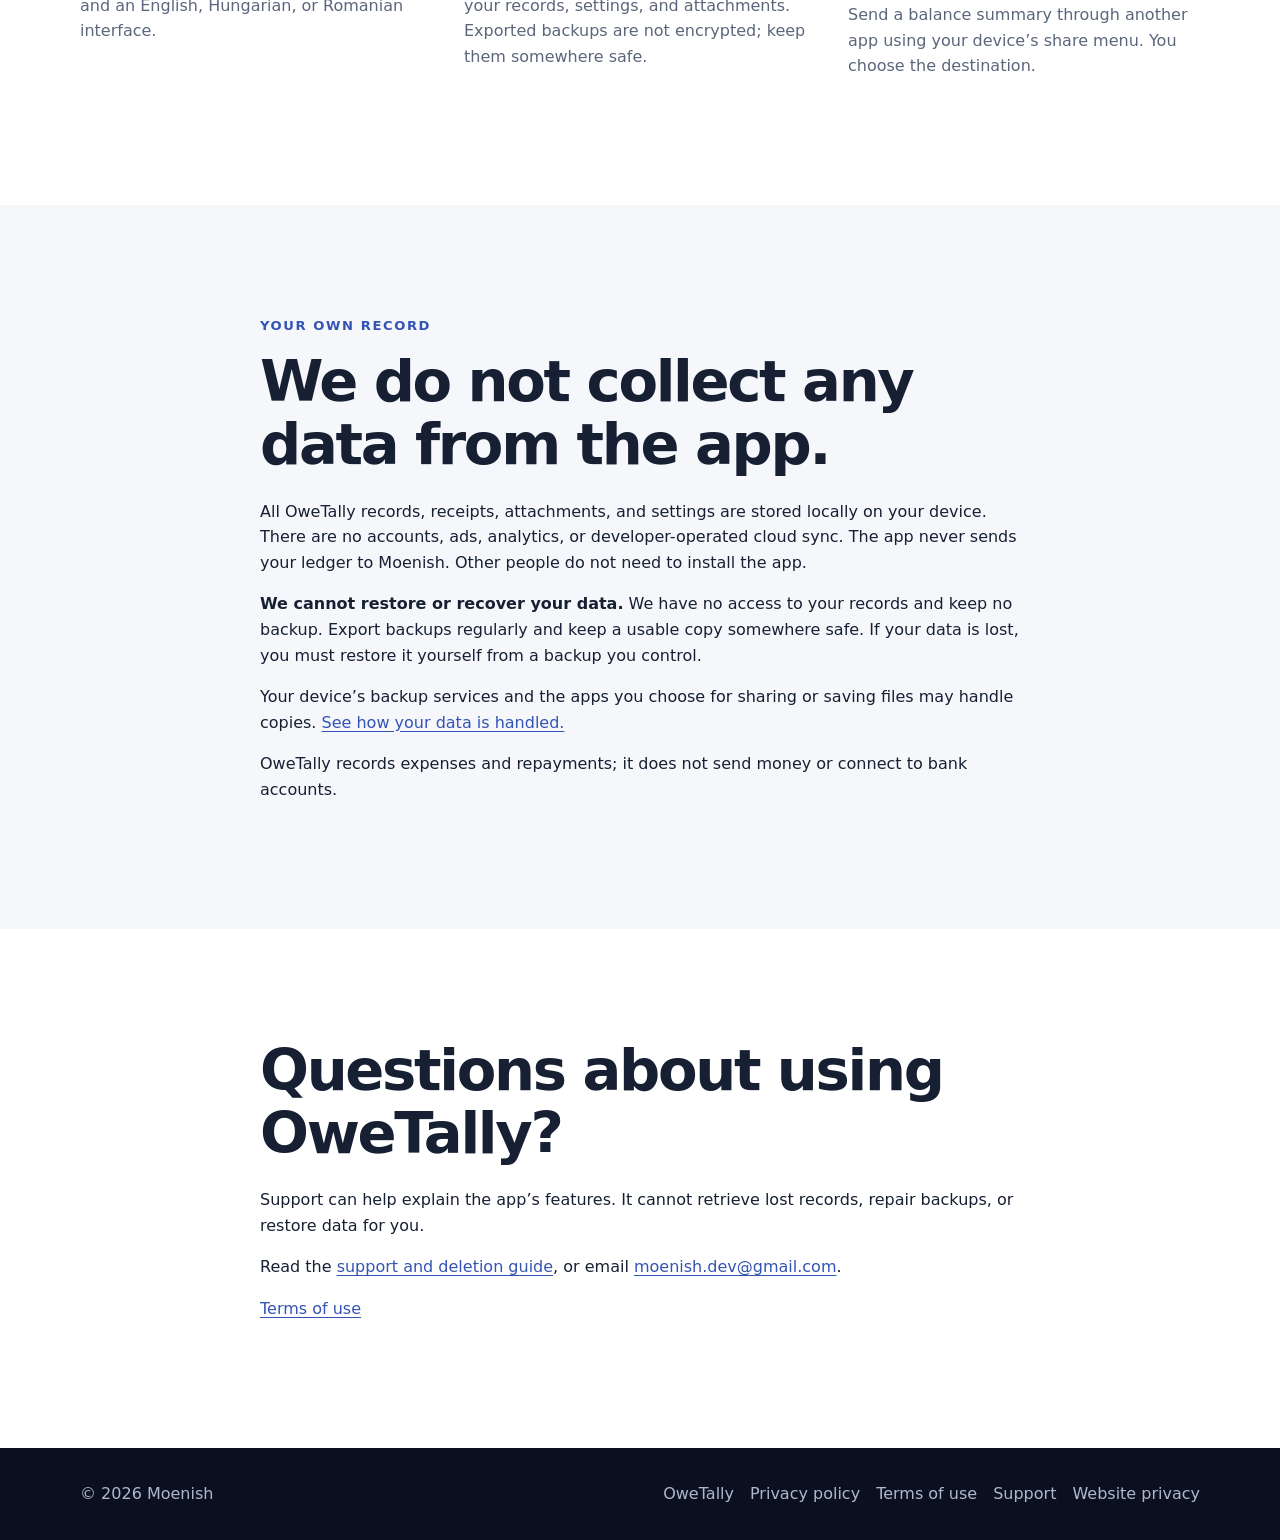
==== commit 05343c20: "Update website" ====
--- a/OweTally/index.html
+++ b/OweTally/index.html
@@ -7,25 +7,66 @@
   <meta name="description" content="Track shared expenses, split costs, and record repayments with OweTally. No app data collected. Everything is stored locally; Moenish cannot restore lost records.">
   <title>OweTally · Moenish</title>
   <link rel="stylesheet" href="/styles.css">
+  <link rel="canonical" href="https://moenish.dev/OweTally/">
+  <meta name="referrer" content="strict-origin-when-cross-origin">
+  <meta property="og:type" content="website">
+  <meta property="og:title" content="OweTally · Moenish">
+  <meta property="og:description" content="Track shared expenses, split costs, and record repayments with OweTally. No app data collected. Everything is stored locally; Moenish cannot restore lost records.">
+  <meta property="og:url" content="https://moenish.dev/OweTally/">
 </head>
 <body>
 <a class="skip-link" href="#main">Skip to content</a>
-<header class="site-header"><div class="container nav"><a class="brand" href="/">Moenish</a><nav aria-label="Primary navigation"><a href="/OweTally/">OweTally</a><a href="/OweTally/support/">Support</a><a href="/OweTally/privacy/">Privacy</a></nav></div></header>
+<header class="site-header"><div class="container nav"><a class="brand" href="/">Moenish</a>
+<nav aria-label="Primary navigation"><a href="/OweTally/">OweTally</a><a href="/OweTally/support/">Support</a><a href="/OweTally/privacy/">Privacy</a></nav></div></header>
 <main id="main">
 
-<section class="hero"><div class="container hero-inner app-hero"><div class="app-hero-copy"><p class="eyebrow">OweTally · Preparing for release</p><h1>Shared expenses.<br>A clear personal ledger.</h1><p class="lead">For trips, dinners, and the everyday things you split. Record who paid, who took part, and what still needs to be settled.</p><p class="privacy-promise"><strong>No app data collected. Stored locally on your device.</strong><br>We keep no copy and cannot restore lost records.</p><div class="actions"><a class="button primary" href="#features">Explore the features</a><a class="button secondary" href="/OweTally/privacy/">Read the privacy policy</a></div><div class="store-options" aria-label="Store availability"><div class="store-placeholder"><span class="store-name">Google Play</span><span>Not yet published</span></div><div class="store-placeholder"><span class="store-name">App Store</span><span>Not yet published</span></div></div><p class="store-note">Download links will appear here when OweTally is available.</p></div><div class="app-hero-art"><img src="/OweTally/assets/app-icon.png" alt="OweTally app icon: a receipt with tally marks and a checkmark" width="1024" height="1024" fetchpriority="high"></div></div></section>
-<section id="features" class="section"><div class="container"><p class="eyebrow">Made for everyday use</p><h2>From the first expense to the final repayment.</h2><div class="features">
-<article><h3>Split costs your way</h3><p>Record a payer and participants, then split equally, by custom amounts, or by percentages.</p></article>
-<article><h3>Keep events together</h3><p>Group expenses into trips or events. See balances and record repayments without losing the expense history.</p></article>
-<article><h3>Keep the details</h3><p>Add notes, a location you type yourself, receipt photos, and file attachments.</p></article>
-<article><h3>Make it yours</h3><p>Use multiple currencies, light or dark mode, and an English, Hungarian, or Romanian interface.</p></article>
-<article><h3>Take a backup</h3><p>Export and restore a backup containing your records, settings, and attachments. Exported backups are not encrypted; keep them somewhere safe.</p></article>
-<article><h3>Share when you choose</h3><p>Send a balance summary through another app using your device’s share menu. You choose the destination.</p></article>
-</div></div></section>
-<section class="section alt"><div class="container narrow"><p class="eyebrow">Your own record</p><h2>We do not collect any data from the app.</h2><p>All OweTally records, receipts, attachments, and settings are stored locally on your device. There are no accounts, ads, analytics, or developer-operated cloud sync. Your ledger is never sent to Moenish. Other people do not need to install the app.</p><p><strong>We cannot restore or recover your data.</strong> We have no access to your records and keep no backup. Export backups regularly and keep a usable copy somewhere safe. If your data is lost, you must restore it yourself from a backup you control.</p><p>Your device’s backup services and the apps you choose for sharing or saving files may handle copies. <a href="/OweTally/privacy/">See how your data is handled.</a></p><p>OweTally records expenses and repayments; it does not send money or connect to bank accounts.</p></div></section>
-<section id="support" class="section"><div class="container narrow"><h2>Questions about using OweTally?</h2><p>Support can help explain the app’s features. It cannot retrieve lost records, repair backups, or restore data for you.</p><p>Read the <a href="/OweTally/support/">support and deletion guide</a>, or email <a href="mailto:moenish.dev@gmail.com">moenish.dev@gmail.com</a>.</p><p><a href="/OweTally/terms/">Terms of use</a></p></div></section>
+<section class="hero"><div class="container hero-inner app-hero"><div class="app-hero-copy">
+<p class="eyebrow">OweTally</p>
+<h1>Shared expenses.<br>A clear personal ledger.</h1>
+<p class="lead">For trips, dinners, and the everyday things you split. Record who paid, who took part, and what still needs to be settled.</p>
+<p class="privacy-promise"><strong>No app data collected. Stored locally on your device.</strong><br>We keep no copy and cannot restore lost records.</p><div class="actions"><a class="button primary" href="#features">Explore the features</a><a class="button secondary" href="/OweTally/privacy/">Read the privacy policy</a></div><div class="store-options" aria-label="Store availability"><div class="store-placeholder"><span class="store-name">Google Play</span><span>Not yet published</span></div><div class="store-placeholder"><span class="store-name">App Store</span><span>Not yet published</span></div></div>
+<p class="store-note">Download links will appear here when OweTally is available.</p></div><div class="app-hero-art"><img src="/OweTally/assets/app-icon.png" alt="OweTally app icon: a receipt with tally marks and a checkmark" width="1024" height="1024" fetchpriority="high"></div></div>
+</section>
+<section id="features" class="section"><div class="container">
+<p class="eyebrow">Made for everyday use</p>
+<h2>From the first expense to the final repayment.</h2><div class="features">
+<article>
+<h3>Split costs your way</h3>
+<p>Record a payer and participants, then split equally, by custom amounts, or by percentages.</p></article>
+<article>
+<h3>Keep events together</h3>
+<p>Group expenses into trips or events. See balances and record repayments without losing the expense history.</p></article>
+<article>
+<h3>Keep the details</h3>
+<p>Add notes, a location you type yourself, receipt photos, and file attachments.</p></article>
+<article>
+<h3>Make it yours</h3>
+<p>Use multiple currencies, light or dark mode, and an English, Hungarian, or Romanian interface.</p></article>
+<article>
+<h3>Take a backup</h3>
+<p>Export and restore a backup containing your records, settings, and attachments. Exported backups are not encrypted; keep them somewhere safe.</p></article>
+<article>
+<h3>Share when you choose</h3>
+<p>Send a balance summary through another app using your device’s share menu. You choose the destination.</p></article>
+</div></div>
+</section>
+<section class="section alt"><div class="container narrow">
+<p class="eyebrow">Your own record</p>
+<h2>We do not collect any data from the app.</h2>
+<p>All OweTally records, receipts, attachments, and settings are stored locally on your device. There are no accounts, ads, analytics, or developer-operated cloud sync. The app never sends your ledger to Moenish. Other people do not need to install the app.</p>
+<p><strong>We cannot restore or recover your data.</strong> We have no access to your records and keep no backup. Export backups regularly and keep a usable copy somewhere safe. If your data is lost, you must restore it yourself from a backup you control.</p>
+<p>Your device’s backup services and the apps you choose for sharing or saving files may handle copies. <a href="/OweTally/privacy/">See how your data is handled.</a></p>
+<p>OweTally records expenses and repayments; it does not send money or connect to bank accounts.</p></div>
+</section>
+<section id="support" class="section"><div class="container narrow">
+<h2>Questions about using OweTally?</h2>
+<p>Support can help explain the app’s features. It cannot retrieve lost records, repair backups, or restore data for you.</p>
+<p>Read the <a href="/OweTally/support/">support and deletion guide</a>, or email <a href="mailto:moenish.dev@gmail.com">moenish.dev@gmail.com</a>.</p>
+<p><a href="/OweTally/terms/">Terms of use</a></p></div>
+</section>
 
 </main>
-<footer><div class="container footer-inner"><span>© 2026 Moenish</span><nav aria-label="Footer navigation"><a href="/OweTally/">OweTally</a><a href="/OweTally/privacy/">Privacy policy</a><a href="/OweTally/terms/">Terms of use</a><a href="/OweTally/support/">Support</a></nav></div></footer>
+<footer><div class="container footer-inner"><span>© 2026 Moenish</span>
+<nav aria-label="Footer navigation"><a href="/OweTally/">OweTally</a><a href="/OweTally/privacy/">Privacy policy</a><a href="/OweTally/terms/">Terms of use</a><a href="/OweTally/support/">Support</a><a href="/privacy/">Website privacy</a></nav></div></footer>
 </body>
 </html>
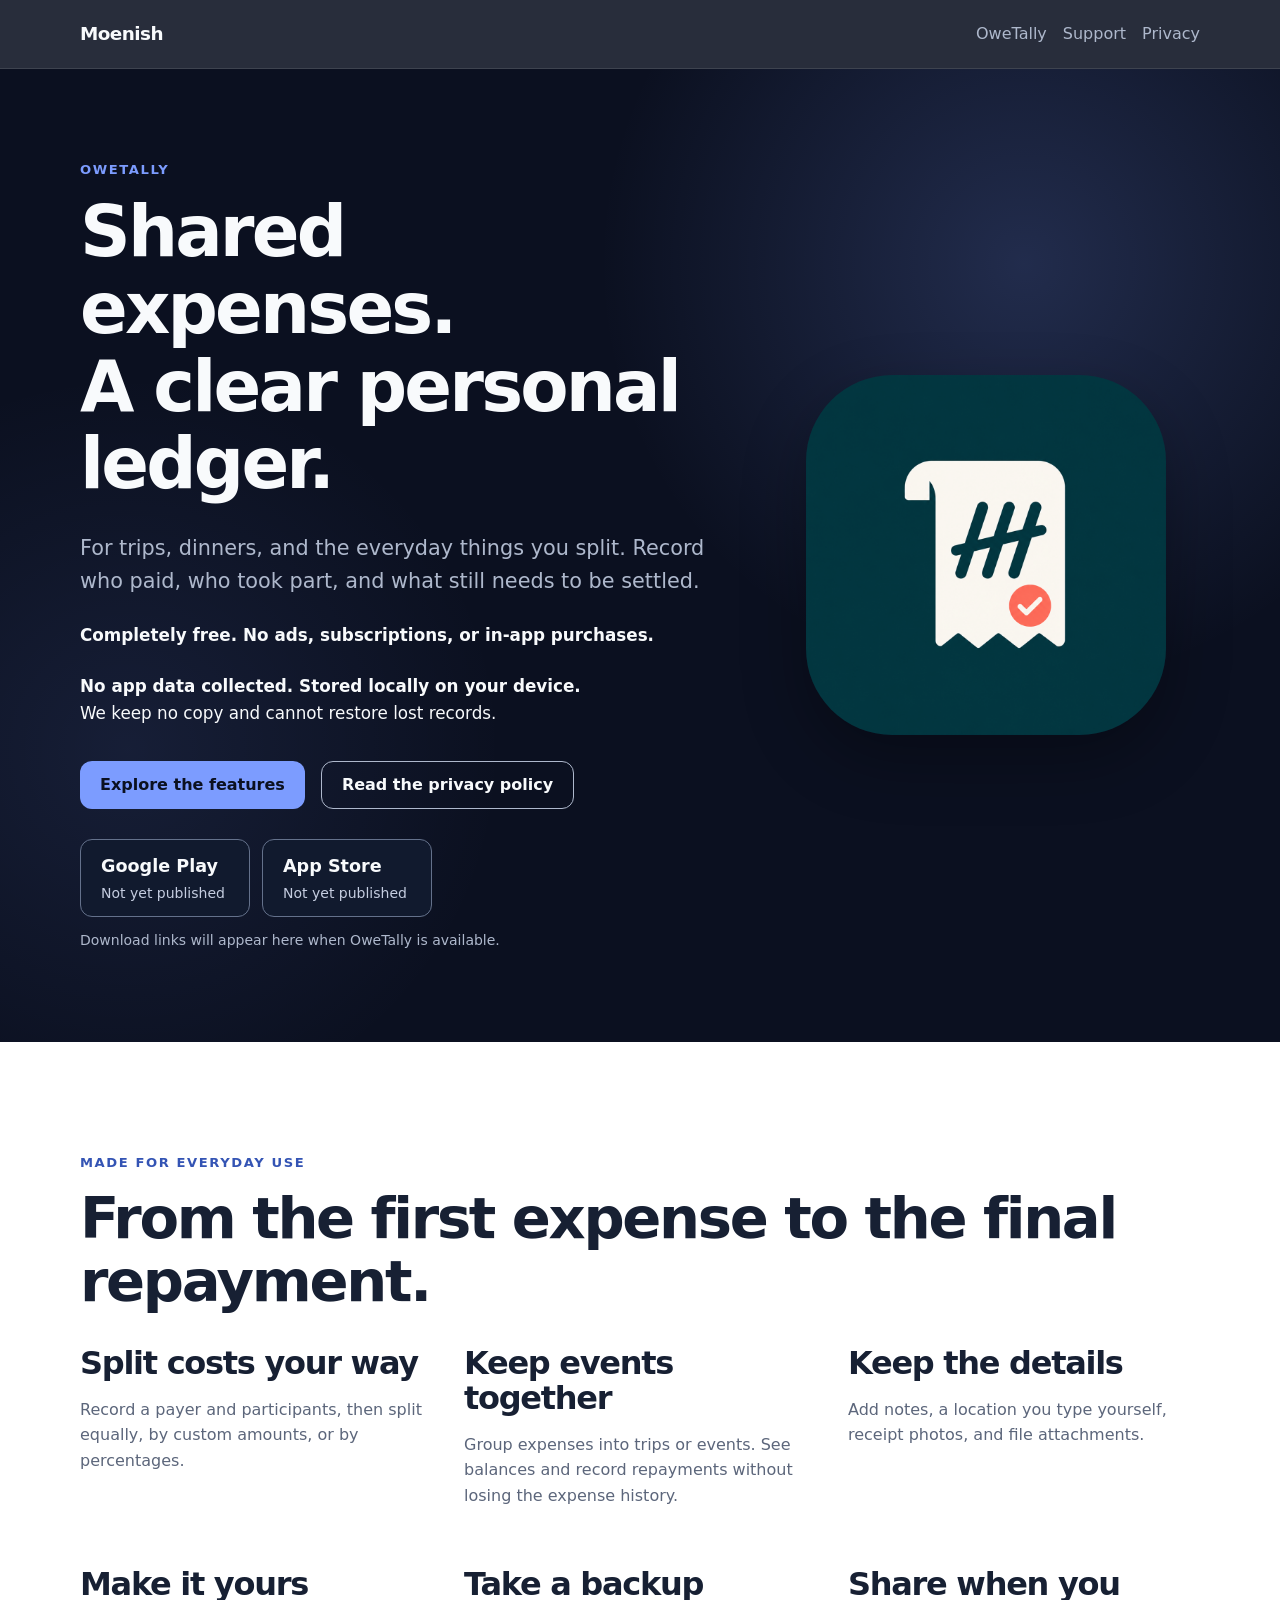
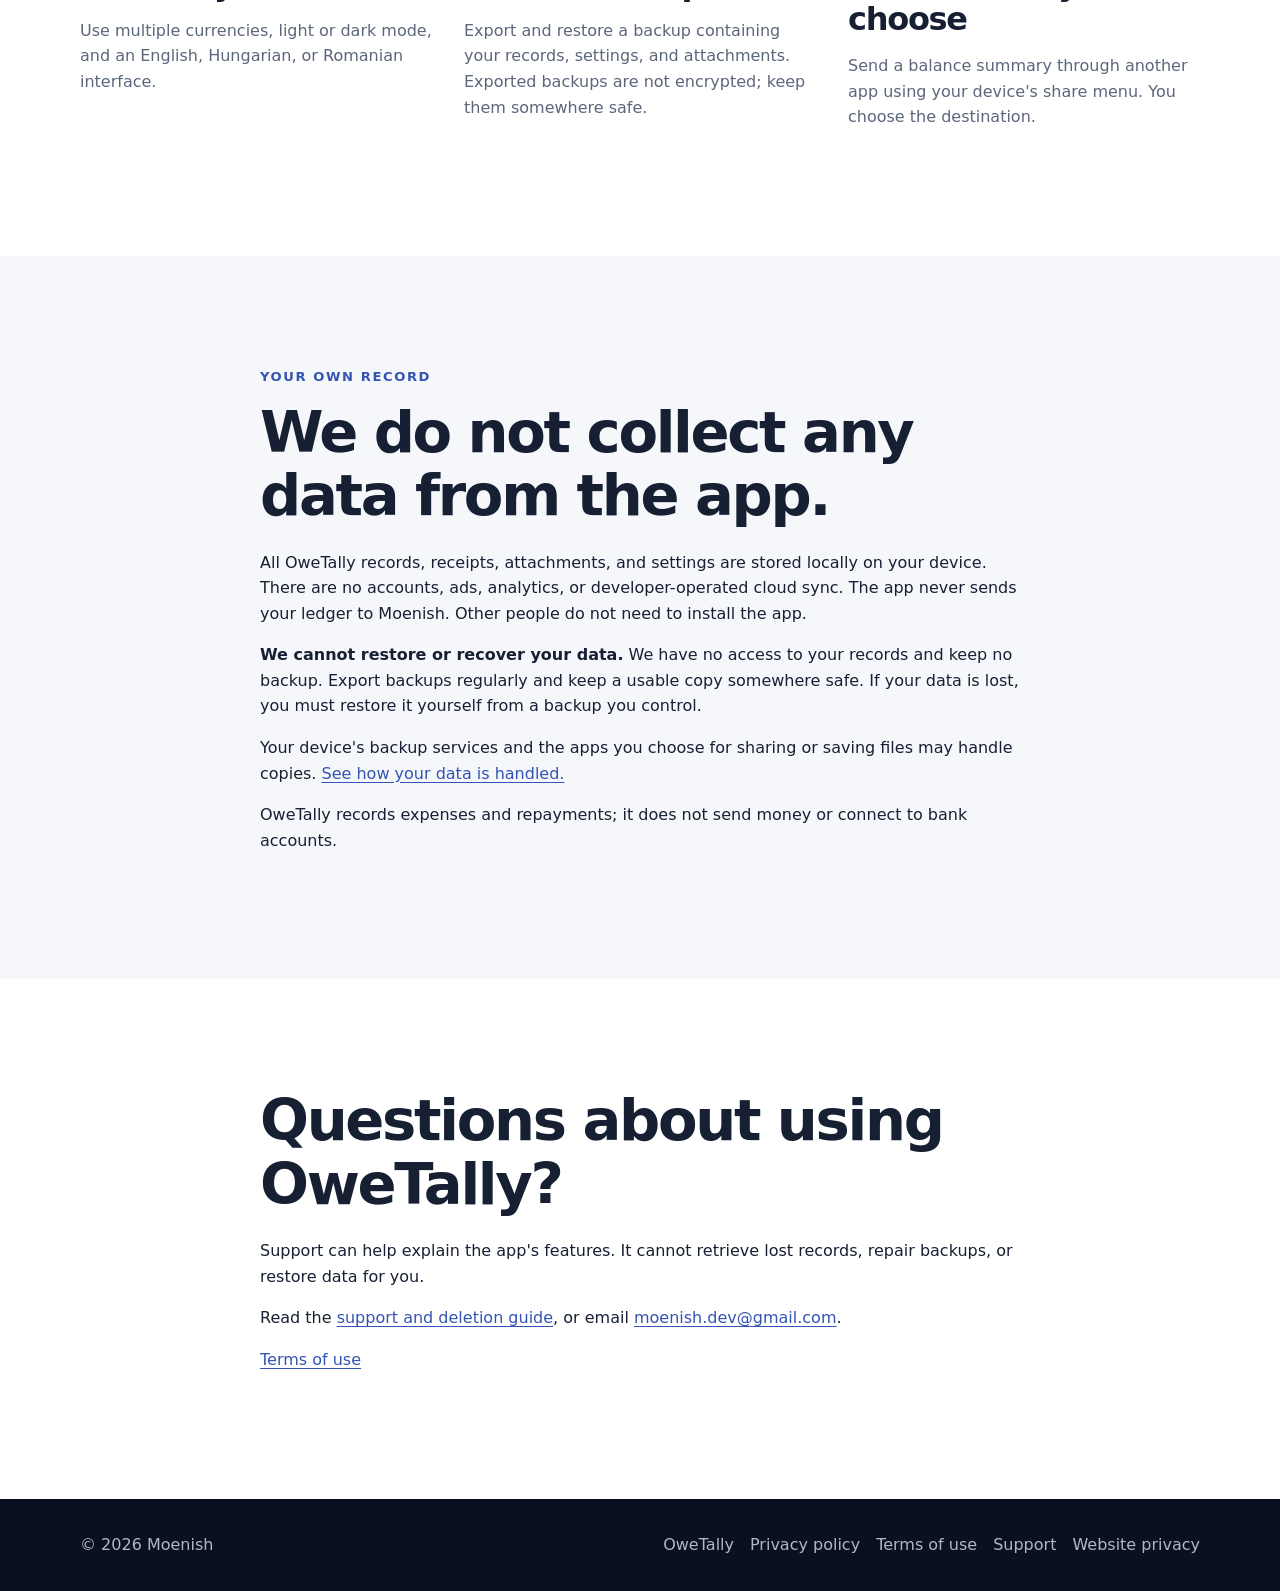
==== commit 69e61d86: "Update website" ====
--- a/OweTally/index.html
+++ b/OweTally/index.html
@@ -1,72 +1,126 @@
 <!doctype html>
 <html lang="en">
+
 <head>
   <meta charset="utf-8">
   <meta name="viewport" content="width=device-width, initial-scale=1">
   <meta name="theme-color" content="#0b1020">
-  <meta name="description" content="Track shared expenses, split costs, and record repayments with OweTally. No app data collected. Everything is stored locally; Moenish cannot restore lost records.">
+  <meta name="description"
+    content="Track shared expenses, split costs, and record repayments with OweTally. No app data collected. Everything is stored locally; Moenish cannot restore lost records.">
   <title>OweTally · Moenish</title>
   <link rel="stylesheet" href="/styles.css">
   <link rel="canonical" href="https://moenish.dev/OweTally/">
   <meta name="referrer" content="strict-origin-when-cross-origin">
   <meta property="og:type" content="website">
   <meta property="og:title" content="OweTally · Moenish">
-  <meta property="og:description" content="Track shared expenses, split costs, and record repayments with OweTally. No app data collected. Everything is stored locally; Moenish cannot restore lost records.">
+  <meta property="og:description"
+    content="Track shared expenses, split costs, and record repayments with OweTally. No app data collected. Everything is stored locally; Moenish cannot restore lost records.">
   <meta property="og:url" content="https://moenish.dev/OweTally/">
 </head>
+
 <body>
-<a class="skip-link" href="#main">Skip to content</a>
-<header class="site-header"><div class="container nav"><a class="brand" href="/">Moenish</a>
-<nav aria-label="Primary navigation"><a href="/OweTally/">OweTally</a><a href="/OweTally/support/">Support</a><a href="/OweTally/privacy/">Privacy</a></nav></div></header>
-<main id="main">
+  <a class="skip-link" href="#main">Skip to content</a>
+  <header class="site-header">
+    <div class="container nav"><a class="brand" href="/">Moenish</a>
+      <nav aria-label="Primary navigation"><a href="/OweTally/">OweTally</a><a href="/OweTally/support/">Support</a><a
+          href="/OweTally/privacy/">Privacy</a></nav>
+    </div>
+  </header>
+  <main id="main">
 
-<section class="hero"><div class="container hero-inner app-hero"><div class="app-hero-copy">
-<p class="eyebrow">OweTally</p>
-<h1>Shared expenses.<br>A clear personal ledger.</h1>
-<p class="lead">For trips, dinners, and the everyday things you split. Record who paid, who took part, and what still needs to be settled.</p>
-<p class="privacy-promise"><strong>No app data collected. Stored locally on your device.</strong><br>We keep no copy and cannot restore lost records.</p><div class="actions"><a class="button primary" href="#features">Explore the features</a><a class="button secondary" href="/OweTally/privacy/">Read the privacy policy</a></div><div class="store-options" aria-label="Store availability"><div class="store-placeholder"><span class="store-name">Google Play</span><span>Not yet published</span></div><div class="store-placeholder"><span class="store-name">App Store</span><span>Not yet published</span></div></div>
-<p class="store-note">Download links will appear here when OweTally is available.</p></div><div class="app-hero-art"><img src="/OweTally/assets/app-icon.png" alt="OweTally app icon: a receipt with tally marks and a checkmark" width="1024" height="1024" fetchpriority="high"></div></div>
-</section>
-<section id="features" class="section"><div class="container">
-<p class="eyebrow">Made for everyday use</p>
-<h2>From the first expense to the final repayment.</h2><div class="features">
-<article>
-<h3>Split costs your way</h3>
-<p>Record a payer and participants, then split equally, by custom amounts, or by percentages.</p></article>
-<article>
-<h3>Keep events together</h3>
-<p>Group expenses into trips or events. See balances and record repayments without losing the expense history.</p></article>
-<article>
-<h3>Keep the details</h3>
-<p>Add notes, a location you type yourself, receipt photos, and file attachments.</p></article>
-<article>
-<h3>Make it yours</h3>
-<p>Use multiple currencies, light or dark mode, and an English, Hungarian, or Romanian interface.</p></article>
-<article>
-<h3>Take a backup</h3>
-<p>Export and restore a backup containing your records, settings, and attachments. Exported backups are not encrypted; keep them somewhere safe.</p></article>
-<article>
-<h3>Share when you choose</h3>
-<p>Send a balance summary through another app using your device’s share menu. You choose the destination.</p></article>
-</div></div>
-</section>
-<section class="section alt"><div class="container narrow">
-<p class="eyebrow">Your own record</p>
-<h2>We do not collect any data from the app.</h2>
-<p>All OweTally records, receipts, attachments, and settings are stored locally on your device. There are no accounts, ads, analytics, or developer-operated cloud sync. The app never sends your ledger to Moenish. Other people do not need to install the app.</p>
-<p><strong>We cannot restore or recover your data.</strong> We have no access to your records and keep no backup. Export backups regularly and keep a usable copy somewhere safe. If your data is lost, you must restore it yourself from a backup you control.</p>
-<p>Your device’s backup services and the apps you choose for sharing or saving files may handle copies. <a href="/OweTally/privacy/">See how your data is handled.</a></p>
-<p>OweTally records expenses and repayments; it does not send money or connect to bank accounts.</p></div>
-</section>
-<section id="support" class="section"><div class="container narrow">
-<h2>Questions about using OweTally?</h2>
-<p>Support can help explain the app’s features. It cannot retrieve lost records, repair backups, or restore data for you.</p>
-<p>Read the <a href="/OweTally/support/">support and deletion guide</a>, or email <a href="mailto:moenish.dev@gmail.com">moenish.dev@gmail.com</a>.</p>
-<p><a href="/OweTally/terms/">Terms of use</a></p></div>
-</section>
+    <section class="hero">
+      <div class="container hero-inner app-hero">
+        <div class="app-hero-copy">
+          <p class="eyebrow">OweTally</p>
+          <h1>Shared expenses.<br>A clear personal ledger.</h1>
+          <p class="lead">For trips, dinners, and the everyday things you split. Record who paid, who took part, and
+            what still needs to be settled.</p>
+          <p class="privacy-promise"><strong>Completely free. No ads, subscriptions, or in-app purchases.</strong></p>
+          <p class="privacy-promise"><strong>No app data collected. Stored locally on your device.</strong><br>We keep
+            no copy and cannot restore lost records.</p>
+          <div class="actions"><a class="button primary" href="#features">Explore the features</a><a
+              class="button secondary" href="/OweTally/privacy/">Read the privacy policy</a></div>
+          <div class="store-options" aria-label="Store availability">
+            <div class="store-placeholder"><span class="store-name">Google Play</span><span>Not yet published</span>
+            </div>
+            <div class="store-placeholder"><span class="store-name">App Store</span><span>Not yet published</span></div>
+          </div>
+          <p class="store-note">Download links will appear here when OweTally is available.</p>
+        </div>
+        <div class="app-hero-art"><img src="/OweTally/assets/app-icon.png"
+            alt="OweTally app icon: a receipt with tally marks and a checkmark" width="1024" height="1024"
+            fetchpriority="high"></div>
+      </div>
+    </section>
+    <section id="features" class="section">
+      <div class="container">
+        <p class="eyebrow">Made for everyday use</p>
+        <h2>From the first expense to the final repayment.</h2>
+        <div class="features">
+          <article>
+            <h3>Split costs your way</h3>
+            <p>Record a payer and participants, then split equally, by custom amounts, or by percentages.</p>
+          </article>
+          <article>
+            <h3>Keep events together</h3>
+            <p>Group expenses into trips or events. See balances and record repayments without losing the expense
+              history.</p>
+          </article>
+          <article>
+            <h3>Keep the details</h3>
+            <p>Add notes, a location you type yourself, receipt photos, and file attachments.</p>
+          </article>
+          <article>
+            <h3>Make it yours</h3>
+            <p>Use multiple currencies, light or dark mode, and an English, Hungarian, or Romanian interface.</p>
+          </article>
+          <article>
+            <h3>Take a backup</h3>
+            <p>Export and restore a backup containing your records, settings, and attachments. Exported backups are not
+              encrypted; keep them somewhere safe.</p>
+          </article>
+          <article>
+            <h3>Share when you choose</h3>
+            <p>Send a balance summary through another app using your device's share menu. You choose the destination.
+            </p>
+          </article>
+        </div>
+      </div>
+    </section>
+    <section class="section alt">
+      <div class="container narrow">
+        <p class="eyebrow">Your own record</p>
+        <h2>We do not collect any data from the app.</h2>
+        <p>All OweTally records, receipts, attachments, and settings are stored locally on your device. There are no
+          accounts, ads, analytics, or developer-operated cloud sync. The app never sends your ledger to Moenish. Other
+          people do not need to install the app.</p>
+        <p><strong>We cannot restore or recover your data.</strong> We have no access to your records and keep no
+          backup. Export backups regularly and keep a usable copy somewhere safe. If your data is lost, you must restore
+          it yourself from a backup you control.</p>
+        <p>Your device's backup services and the apps you choose for sharing or saving files may handle copies. <a
+            href="/OweTally/privacy/">See how your data is handled.</a></p>
+        <p>OweTally records expenses and repayments; it does not send money or connect to bank accounts.</p>
+      </div>
+    </section>
+    <section id="support" class="section">
+      <div class="container narrow">
+        <h2>Questions about using OweTally?</h2>
+        <p>Support can help explain the app's features. It cannot retrieve lost records, repair backups, or restore data
+          for you.</p>
+        <p>Read the <a href="/OweTally/support/">support and deletion guide</a>, or email <a
+            href="mailto:moenish.dev@gmail.com">moenish.dev@gmail.com</a>.</p>
+        <p><a href="/OweTally/terms/">Terms of use</a></p>
+      </div>
+    </section>
 
-</main>
-<footer><div class="container footer-inner"><span>© 2026 Moenish</span>
-<nav aria-label="Footer navigation"><a href="/OweTally/">OweTally</a><a href="/OweTally/privacy/">Privacy policy</a><a href="/OweTally/terms/">Terms of use</a><a href="/OweTally/support/">Support</a><a href="/privacy/">Website privacy</a></nav></div></footer>
+  </main>
+  <footer>
+    <div class="container footer-inner"><span>© 2026 Moenish</span>
+      <nav aria-label="Footer navigation"><a href="/OweTally/">OweTally</a><a href="/OweTally/privacy/">Privacy
+          policy</a><a href="/OweTally/terms/">Terms of use</a><a href="/OweTally/support/">Support</a><a
+          href="/privacy/">Website privacy</a></nav>
+    </div>
+  </footer>
 </body>
-</html>
+
+</html>
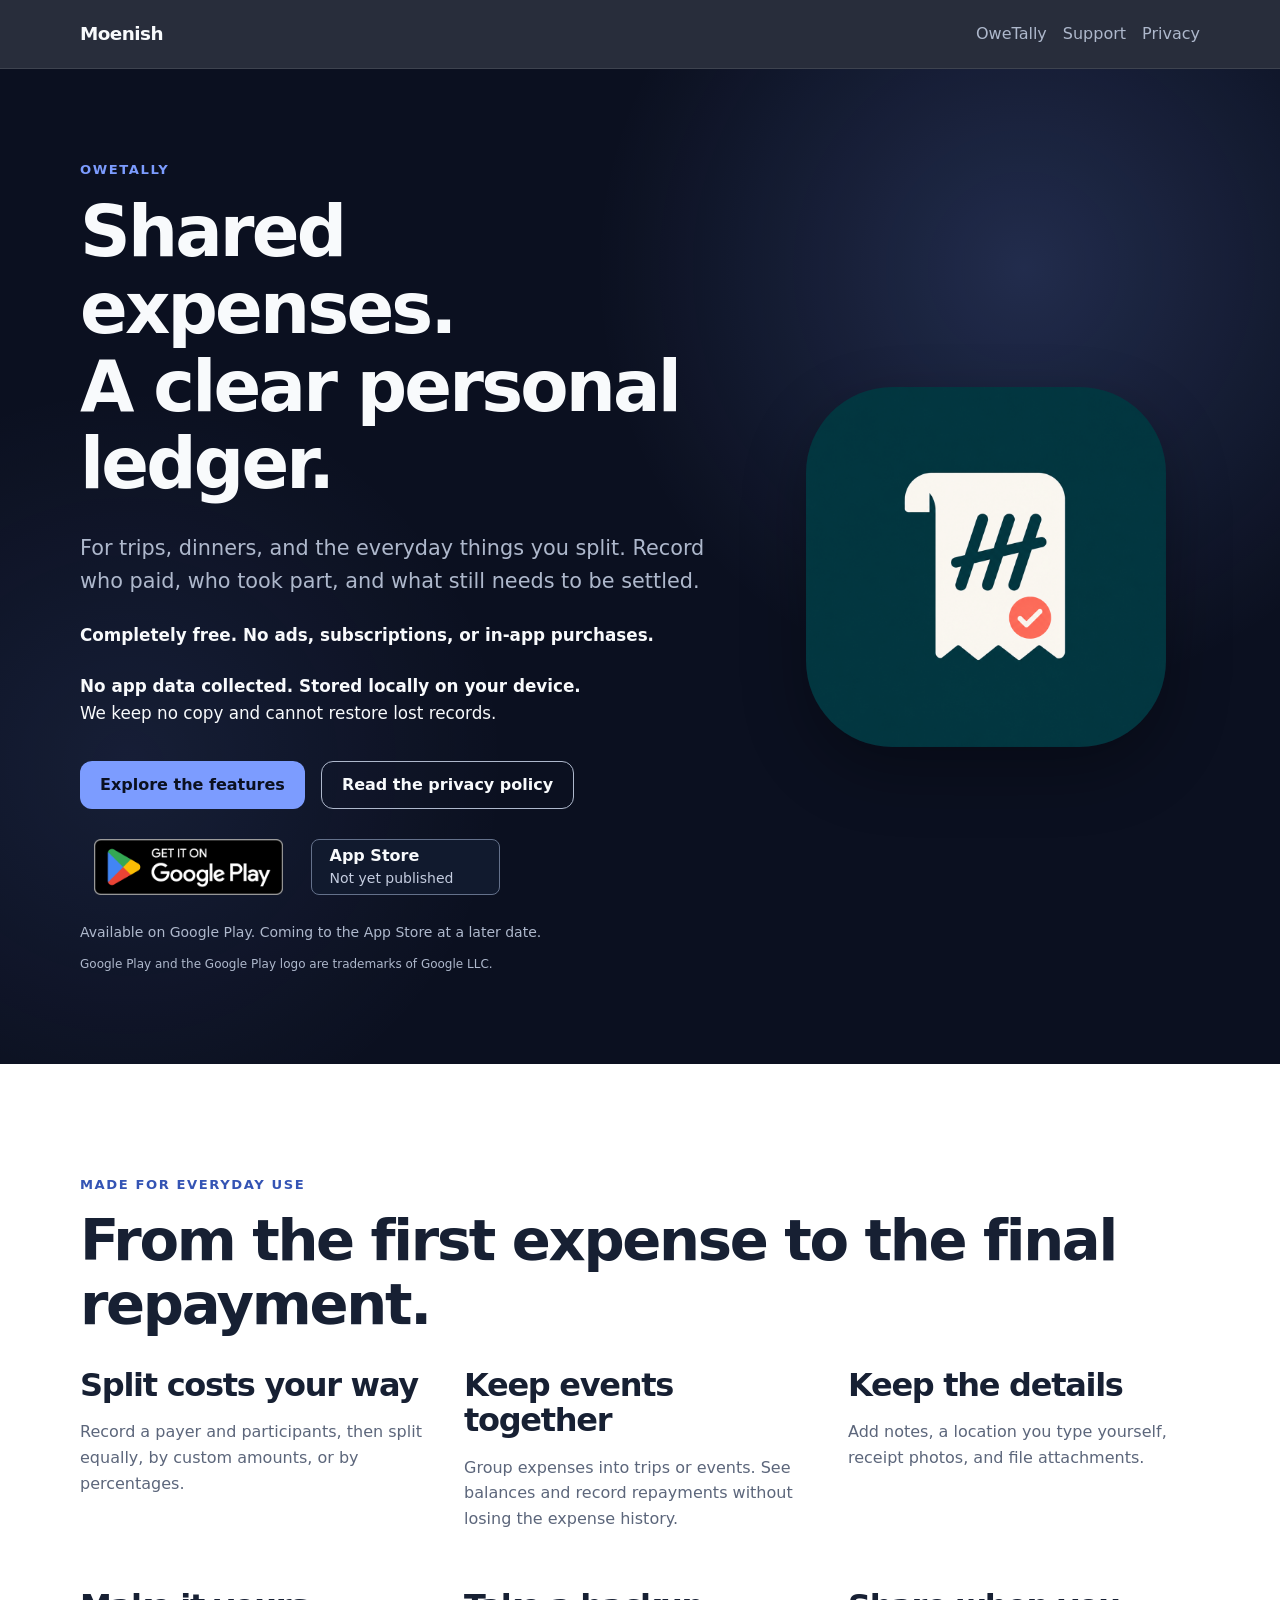
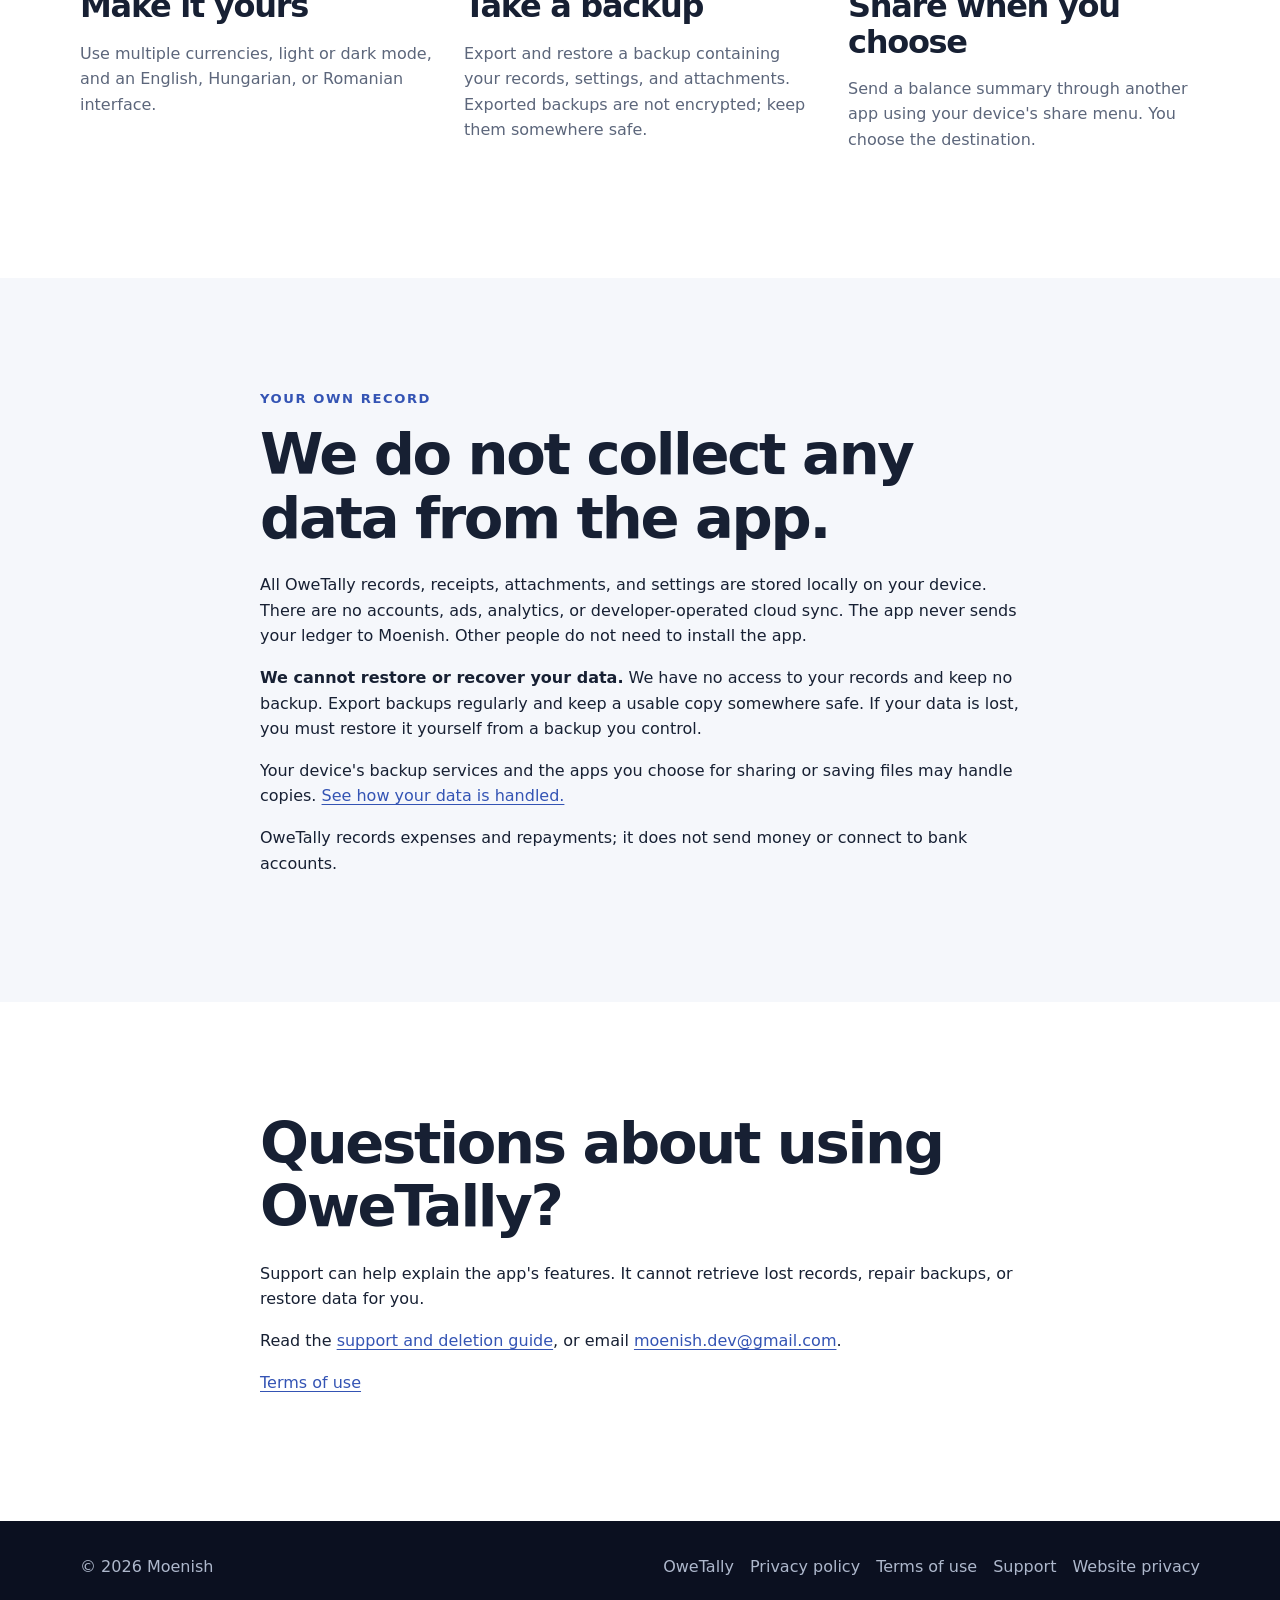
==== commit b63942b1: "Update Google Play Store link" ====
--- a/OweTally/index.html
+++ b/OweTally/index.html
@@ -41,11 +41,12 @@
           <div class="actions"><a class="button primary" href="#features">Explore the features</a><a
               class="button secondary" href="/OweTally/privacy/">Read the privacy policy</a></div>
           <div class="store-options" aria-label="Store availability">
-            <div class="store-placeholder"><span class="store-name">Google Play</span><span>Not yet published</span>
-            </div>
+            <a class="store-link" href="https://play.google.com/store/apps/details?id=com.moenish.owetally"><img
+                src="/OweTally/assets/google-play-badge.png" alt="Get it on Google Play" width="478" height="142"></a>
             <div class="store-placeholder"><span class="store-name">App Store</span><span>Not yet published</span></div>
           </div>
-          <p class="store-note">Download links will appear here when OweTally is available.</p>
+          <p class="store-note">Available on Google Play. Coming to the App Store at a later date.</p>
+          <p class="store-note store-credit">Google Play and the Google Play logo are trademarks of Google LLC.</p>
         </div>
         <div class="app-hero-art"><img src="/OweTally/assets/app-icon.png"
             alt="OweTally app icon: a receipt with tally marks and a checkmark" width="1024" height="1024"
@@ -123,4 +124,4 @@
   </footer>
 </body>
 
-</html>+</html>
--- a/styles.css
+++ b/styles.css
@@ -274,16 +274,19 @@
 .notice p:last-child { margin-bottom: 0; }
 .notice-detail { font-size: .95rem; color: #46536c; }
 
-/* App artwork and honest pre-release store placeholders. */
+/* App artwork and store availability. */
 .hero-inner.app-hero { max-width: var(--max); display: grid; grid-template-columns: minmax(0, 1.5fr) minmax(0, 1fr); gap: 48px; align-items: center; }
 .app-hero h1 { font-size: clamp(2.5rem, 5.5vw, 4.75rem); }
 .app-hero-art img { display: block; width: 100%; max-width: 360px; height: auto; margin: auto; border-radius: 24%; box-shadow: 0 24px 64px rgba(0,0,0,.3); }
 .app-card-icon { display: block; border-radius: 20px; margin-bottom: 22px; }
-.store-options { display: flex; flex-wrap: wrap; gap: 12px; margin-top: 30px; }
-.store-placeholder { display: flex; flex-direction: column; gap: 2px; padding: 12px 20px; min-width: 170px; border: 1px solid #64718b; border-radius: 12px; color: #c5cde0; background: #111a2e; }
-.store-name { color: #f8fafc; font-weight: 750; font-size: 1.1rem; }
+.store-options { display: flex; flex-wrap: wrap; align-items: center; gap: 28px; margin-top: 16px; padding: 14px; }
+.store-placeholder { display: flex; flex-direction: column; justify-content: center; gap: 2px; padding: 6px 18px; min-width: 189px; min-height: 56px; border: 1px solid #64718b; border-radius: 8px; color: #c5cde0; background: #111a2e; line-height: 1.3; }
+.store-link { display: inline-flex; border-radius: 8px; }
+.store-link img { display: block; width: auto; height: 56px; }
+.store-name { color: #f8fafc; font-weight: 750; font-size: 1rem; }
 .store-placeholder > span:last-child, .store-note { font-size: .875rem; }
 .store-note { color: #aeb8cc; margin: 12px 0 0; }
+.store-credit { font-size: .75rem; }
 @media (max-width: 760px) {
   .hero-inner.app-hero { grid-template-columns: 1fr; gap: 32px; }
   .app-hero-art { grid-row: 1; }
